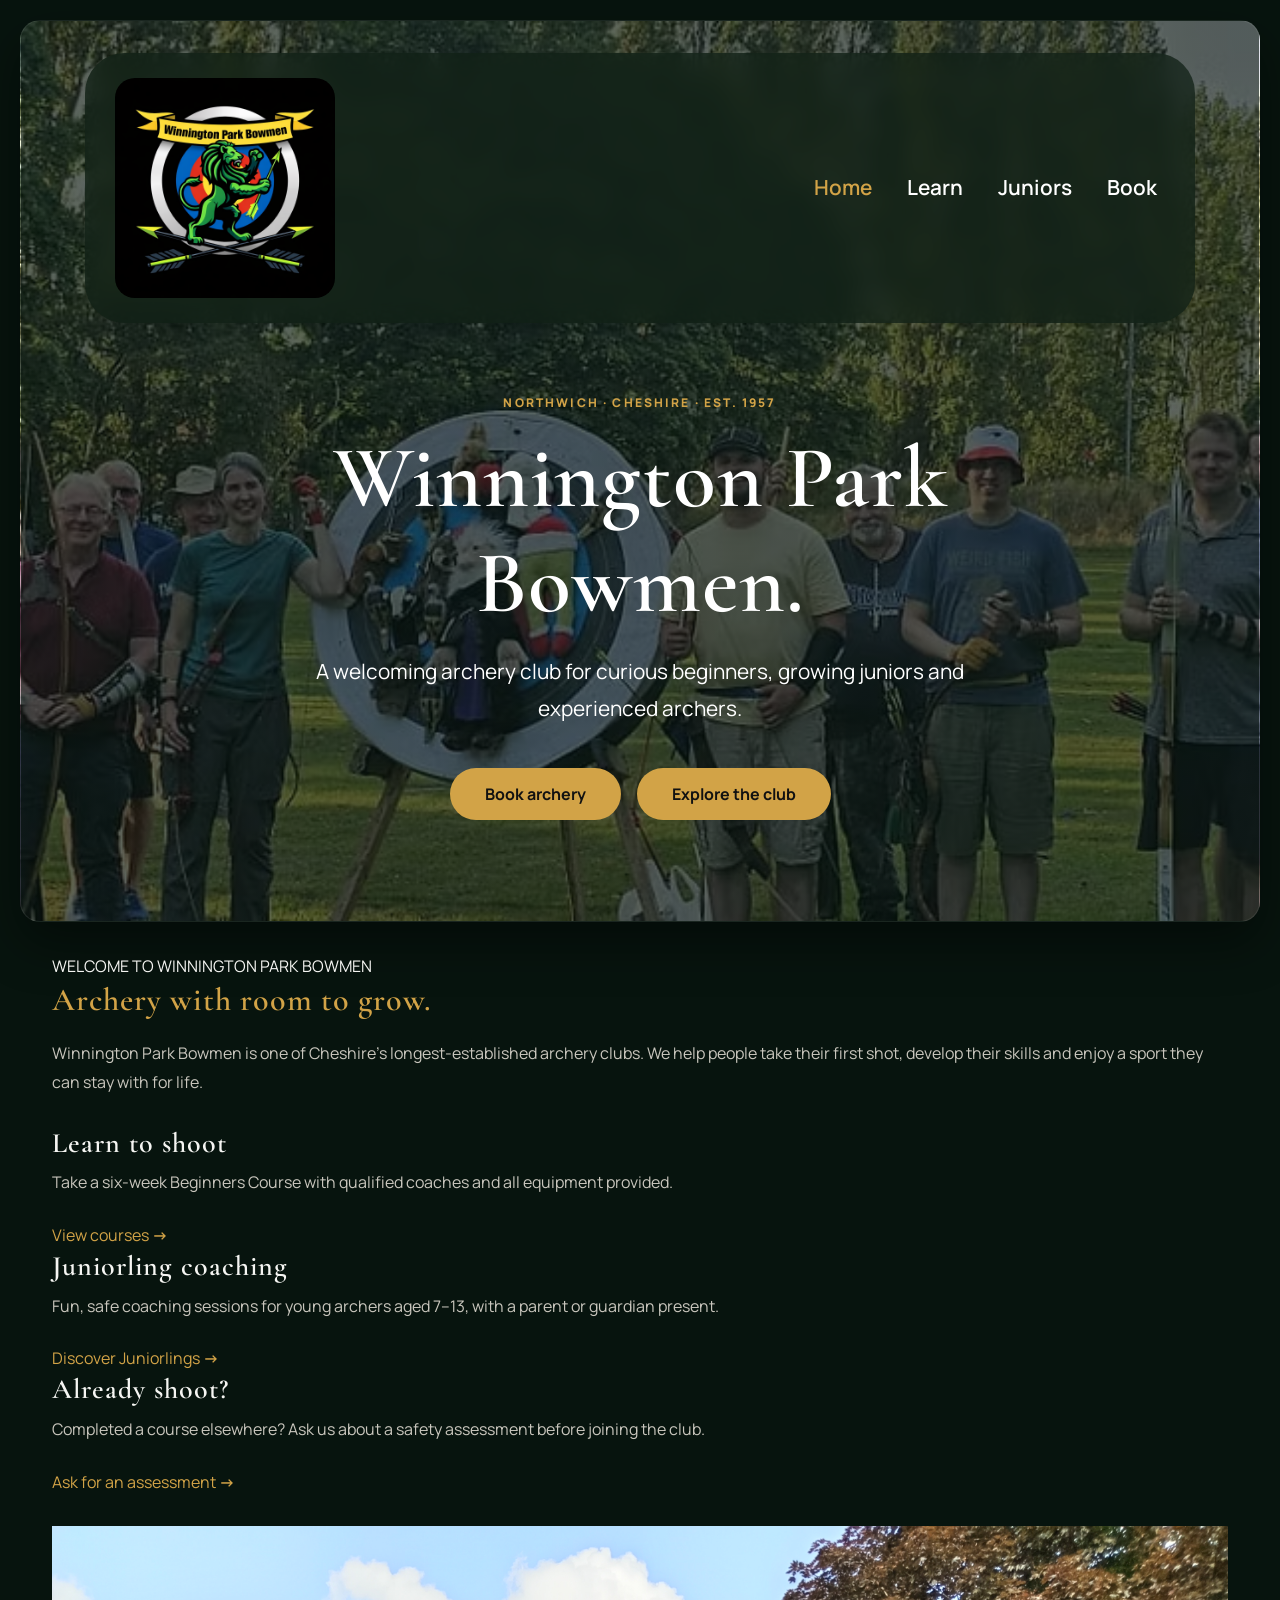
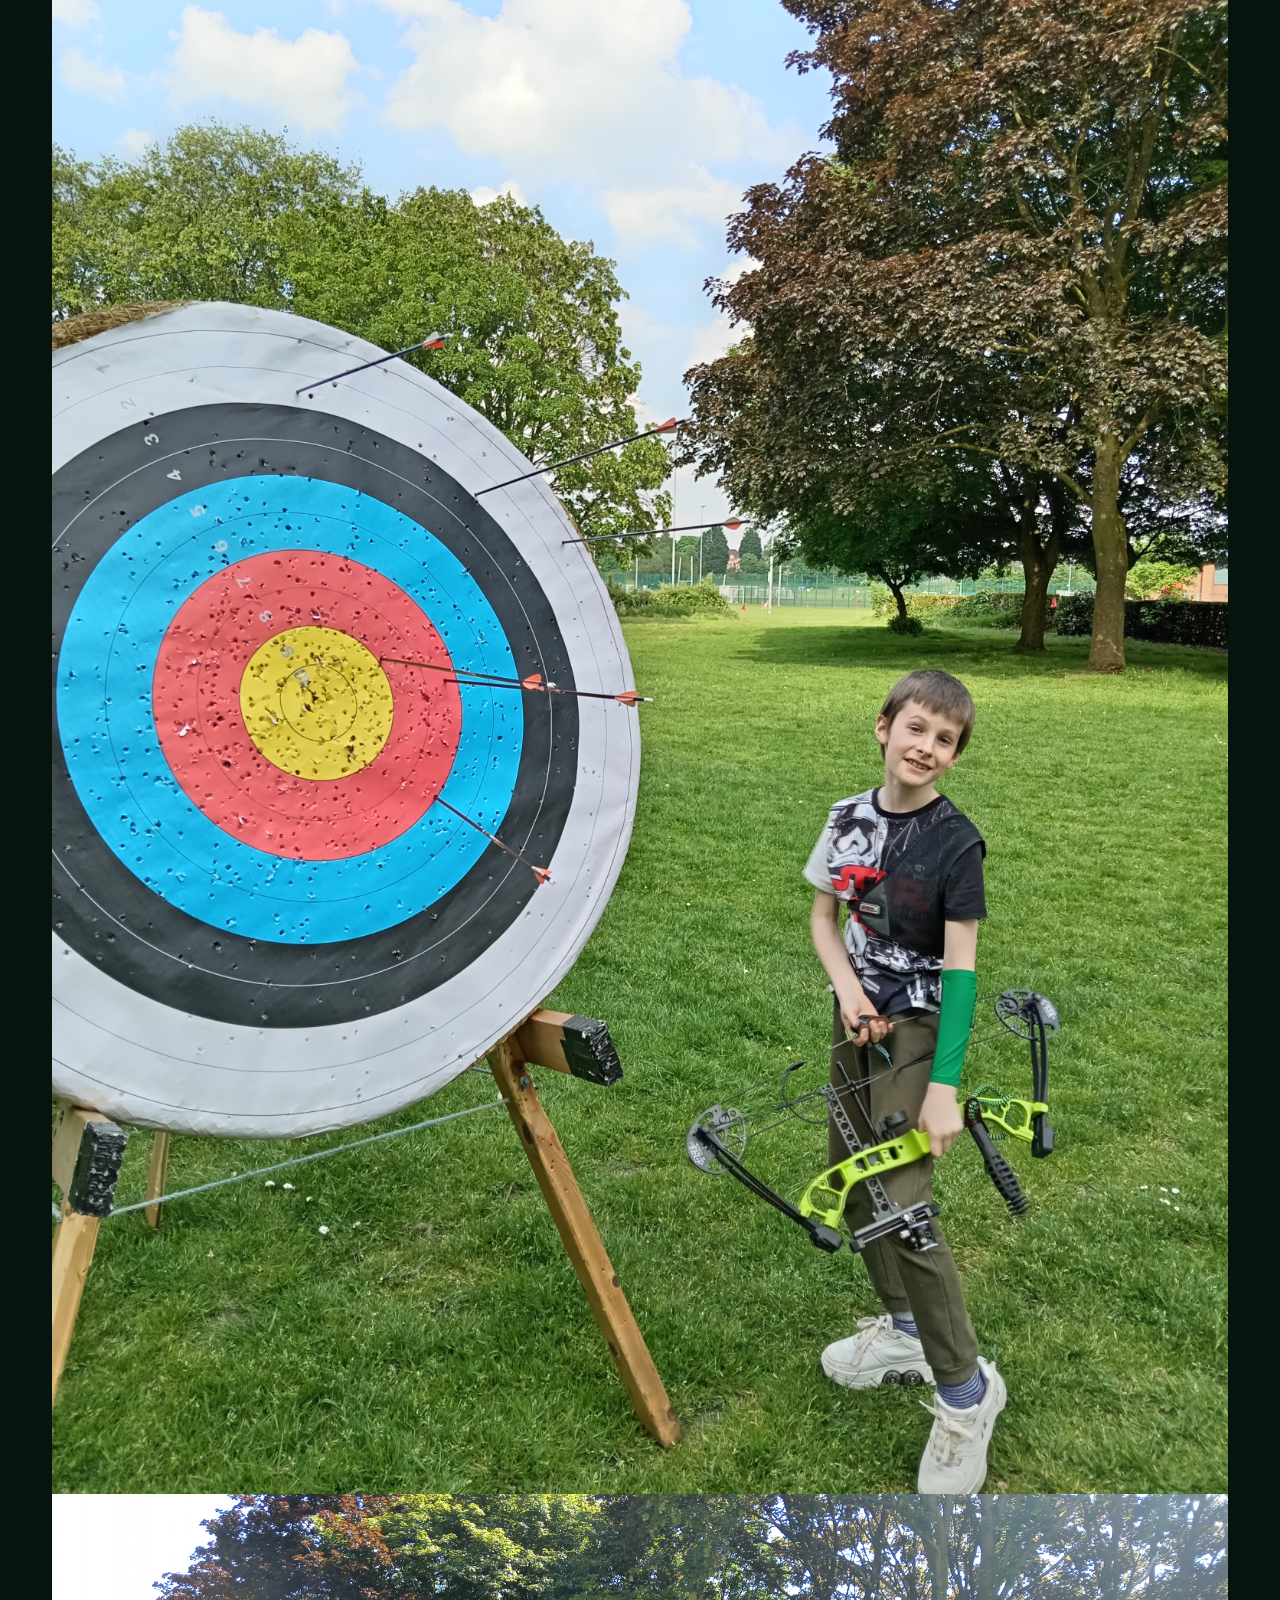
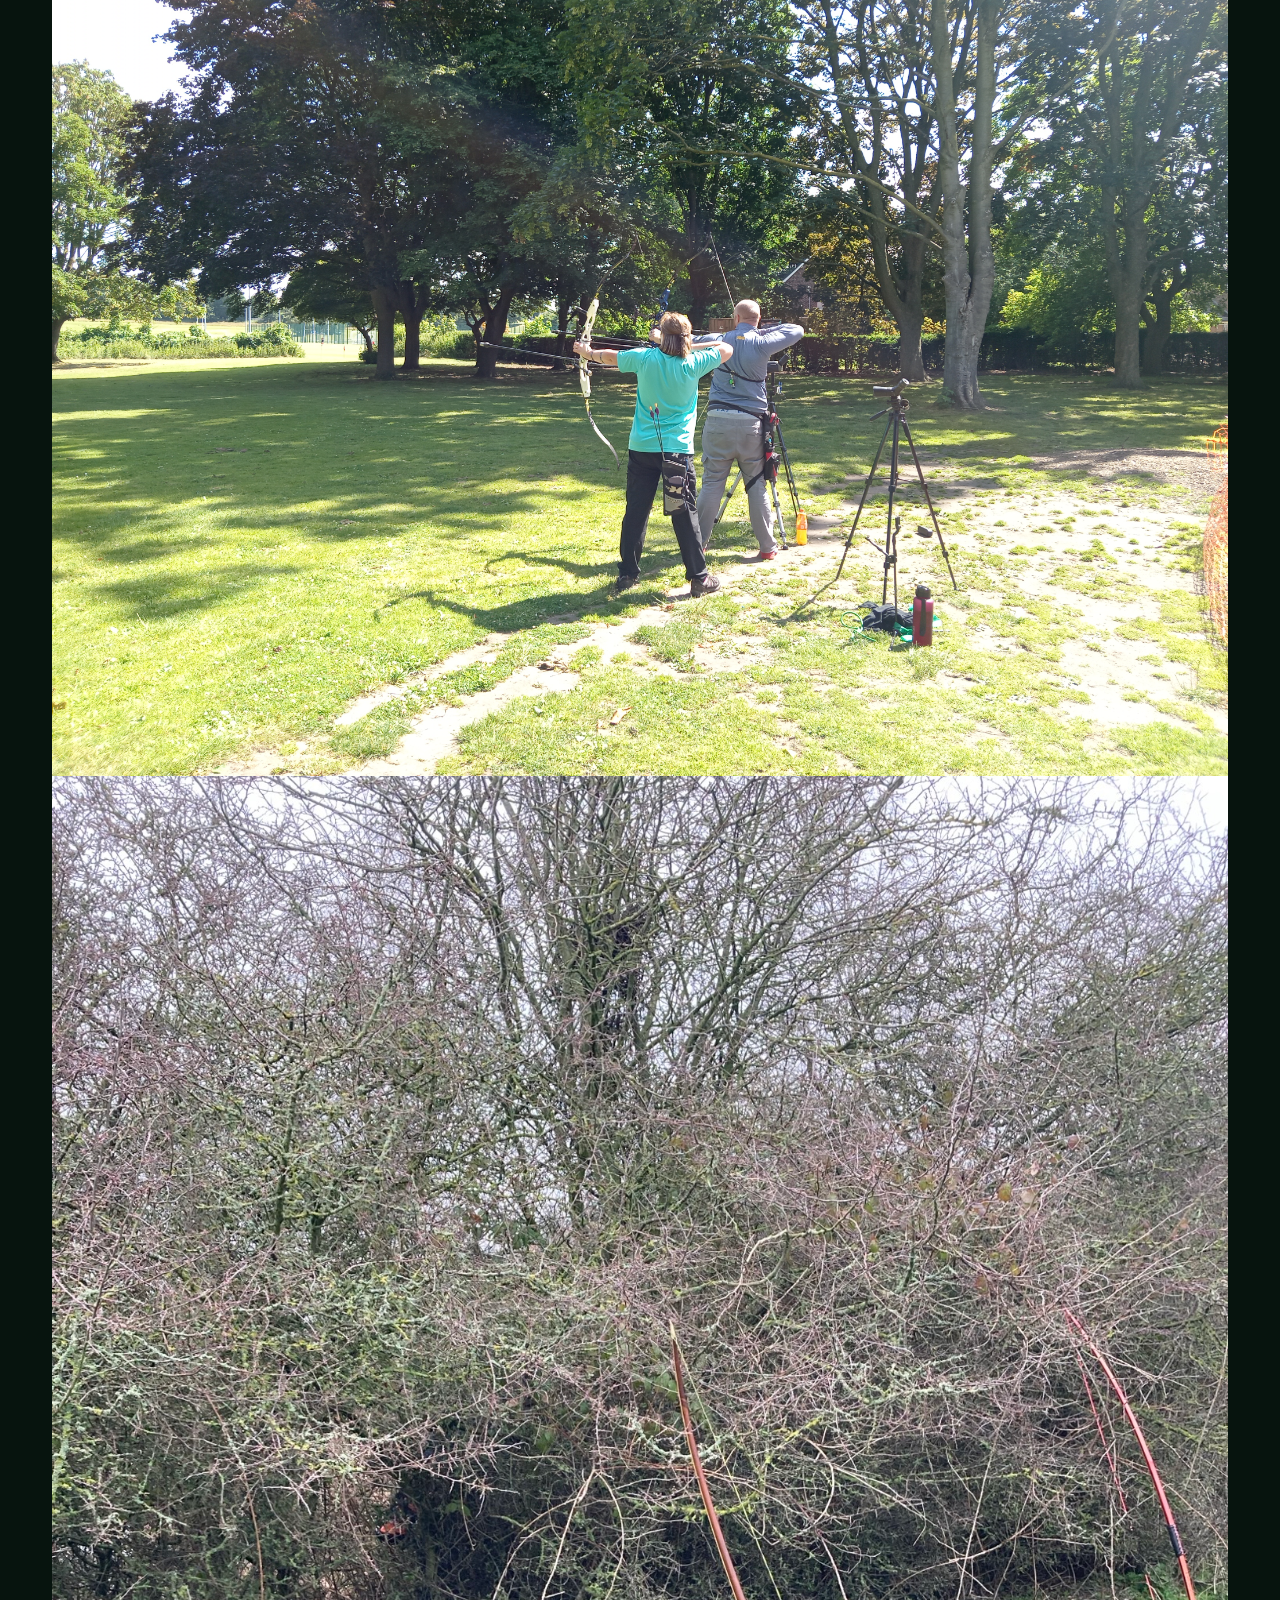
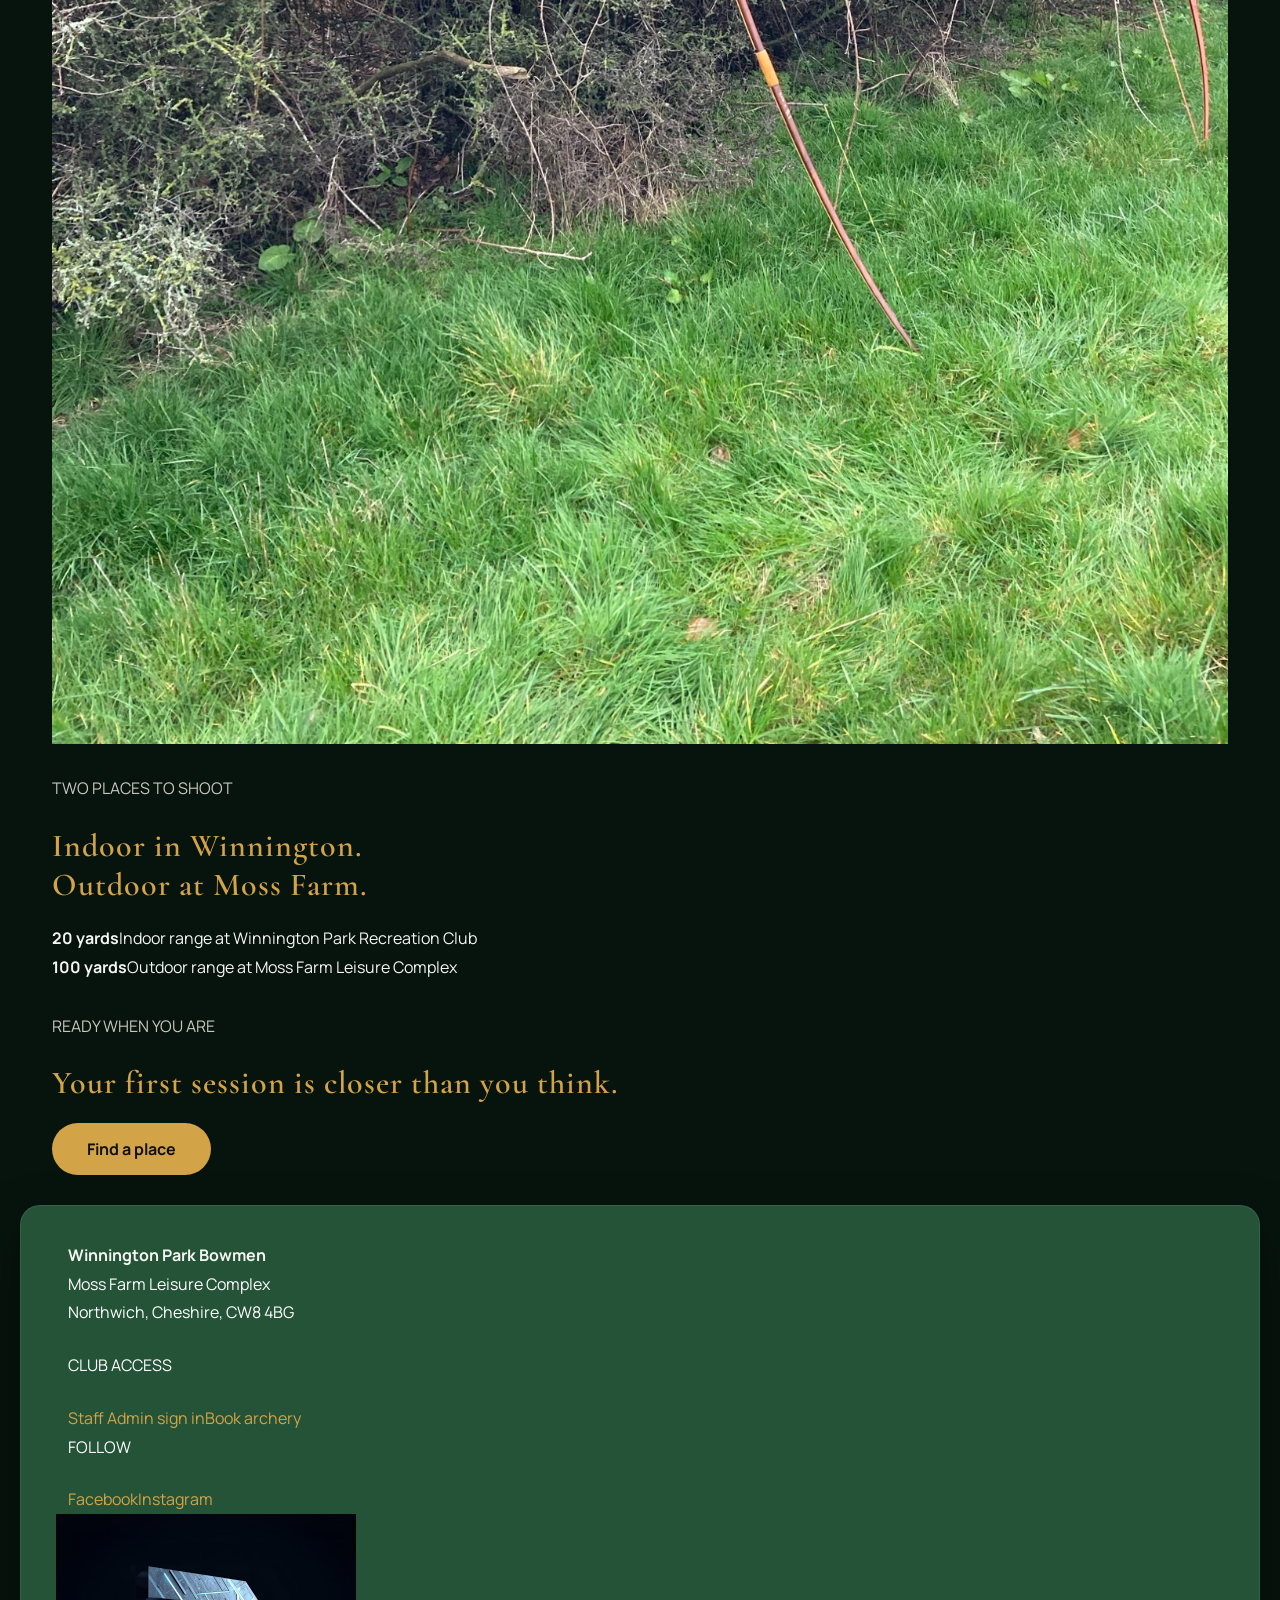
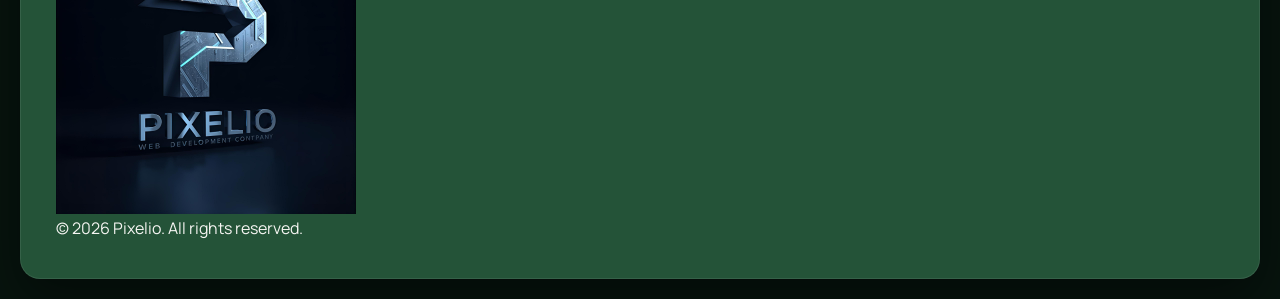
==== index.html @ 8adaa255 "Simplify club branding and footer" ====
<!DOCTYPE html>
<html lang="en">
  <head>
    <meta charset="UTF-8">
    <meta name="viewport" content="width=device-width, initial-scale=1">
    <meta name="description" content="Winnington Park Bowmen: welcoming archers of every age and experience in Northwich, Cheshire.">
    <title>Winnington Park Bowmen | Archery in Northwich</title>
    <link href="https://cdn.jsdelivr.net/npm/bootstrap@5.3.8/dist/css/bootstrap.min.css" rel="stylesheet" integrity="sha384-sRIl4kxILFvY47J16cr9ZwB07vP4J8+LH7qKQnuqkuIAvNWLzeN8tE5YBujZqJLB" crossorigin="anonymous">
    <link rel="stylesheet" href="assets/styles.css">
  </head>
  <body>
    <header class="hero site-hero">
      <div class="hero-overlay">
        <nav class="navbar navbar-expand-lg site-nav">
          <a class="navbar-brand" href="index.html"><img id="wpb-logo" src="assets/images/WPB LOGO 300px 2026.png" alt="Winnington Park Bowmen"></a>
          <button class="navbar-toggler" type="button" data-bs-toggle="collapse" data-bs-target="#mainNav" aria-label="Open navigation"><span class="navbar-toggler-icon"></span></button>
          <div class="collapse navbar-collapse justify-content-end" id="mainNav"><ul class="navbar-nav"><li class="nav-item"><a class="nav-link active" href="index.html">Home</a></li><li class="nav-item"><a class="nav-link" href="join.html">Learn</a></li><li class="nav-item"><a class="nav-link" href="juniors.html">Juniors</a></li><li class="nav-item"><a class="nav-link" href="book.html">Book</a></li></ul></div>
        </nav>
        <div class="hero-content hero-content-left">
          <p class="eyebrow-site">NORTHWICH · CHESHIRE · EST. 1957</p>
          <h1>Winnington Park Bowmen.</h1>
          <p class="hero-subtitle">A welcoming archery club for curious beginners, growing juniors and experienced archers.</p>
          <div class="hero-buttons"><a href="book.html" class="btn learn-btn">Book archery</a><a href="#club" class="btn btn-outline-light">Explore the club</a></div>
        </div>
      </div>
    </header>
    <main>
      <section id="club" class="container intro-section"><div class="section-kicker">WELCOME TO WINNINGTON PARK BOWMEN</div><div class="split-heading"><h2>Archery with room to grow.</h2><p>Winnington Park Bowmen is one of Cheshire’s longest-established archery clubs. We help people take their first shot, develop their skills and enjoy a sport they can stay with for life.</p></div></section>
      <section class="container pathway-grid" aria-label="Ways to start"><article class="pathway-card"><h3>Learn to shoot</h3><p>Take a six-week Beginners Course with qualified coaches and all equipment provided.</p><a href="book.html">View courses <b>→</b></a></article><article class="pathway-card"><h3>Juniorling coaching</h3><p>Fun, safe coaching sessions for young archers aged 7–13, with a parent or guardian present.</p><a href="juniors.html">Discover Juniorlings <b>→</b></a></article><article class="pathway-card"><h3>Already shoot?</h3><p>Completed a course elsewhere? Ask us about a safety assessment before joining the club.</p><a href="secondary-pages/ask-for-assessment.html">Ask for an assessment <b>→</b></a></article></section>
      <section class="container club-gallery" aria-label="Archery at Winnington Park Bowmen"><img src="assets/images/william5.jpg" alt="Archer at Winnington Park Bowmen"><img src="assets/images/outdoor3.jpg" alt="Archery at the outdoor range"><img src="assets/images/longbow1.jpeg" alt="Longbow archery at the club"></section>
      <section class="container venue-section"><div><p class="section-kicker">TWO PLACES TO SHOOT</p><h2>Indoor in Winnington.<br>Outdoor at Moss Farm.</h2></div><div class="venue-list"><article><strong>20 yards</strong><span>Indoor range at Winnington Park Recreation Club</span></article><article><strong>100 yards</strong><span>Outdoor range at Moss Farm Leisure Complex</span></article></div></section>
      <section class="container cta-band"><div><p class="section-kicker">READY WHEN YOU ARE</p><h2>Your first session is closer than you think.</h2></div><a href="book.html" class="btn learn-btn">Find a place</a></section>
    </main>
    <footer id="contact"><div class="container footer-grid"><div><strong>Winnington Park Bowmen</strong><p>Moss Farm Leisure Complex<br>Northwich, Cheshire, CW8 4BG</p></div><div><p class="section-kicker">CLUB ACCESS</p><a href="https://new-membership.wpbowmen.co.uk/">Staff Admin sign in</a><a href="book.html">Book archery</a></div><div><p class="section-kicker">FOLLOW</p><a href="https://www.facebook.com/wpbowmen?locale=en_GB" target="_blank" rel="noopener noreferrer">Facebook</a><a href="https://www.instagram.com" target="_blank" rel="noopener noreferrer">Instagram</a></div></div><div class="pixelio-copyright"><a href="https://www.pixelio.co.uk" target="_blank" rel="noopener noreferrer"><img src="assets/images/Pixelio-blue-logo.png" alt="Pixelio"></a><span>© 2026 Pixelio. All rights reserved.</span></div></footer>
    <script src="https://cdn.jsdelivr.net/npm/bootstrap@5.3.8/dist/js/bootstrap.bundle.min.js" integrity="sha384-FKyoEForCGlyvwx9Hj09JcYn3nv7wiPVlz7YYwJrWVcXK/BmnVDxM+D2scQbITxI" crossorigin="anonymous"></script>
  </body>
</html>
---- assets/styles.css ----
/* ===========================
   Google Fonts
=========================== */
@import url('https://fonts.googleapis.com/css2?family=Cormorant+Garamond:wght@400;500;600;700&family=Manrope:wght@300;400;500;600;700&display=swap');

/* ===========================
   Colour Palette
=========================== */

:root{

    --bg:#07140E;
    --surface:#102016;
    --surface-light:#183123;

    --primary:#245338;
    --accent:#D2A347;

    --text:#F5F5F2;
    --text-muted:#C9C6BD;

    --shadow:0 20px 50px rgba(0,0,0,.45);

}

/* ===========================
   Global
=========================== */

*{
    margin:0;
    padding:0;
    box-sizing:border-box;
}

html{
    scroll-behavior:smooth;
}

body{

    font-family:'Manrope',sans-serif;
    background:var(--bg);
    color:var(--text);
    line-height:1.8;

}

img {
    display: block;
    max-width: 100%;
    height: auto;
}

h1,h2,h3{

    font-family:'Cormorant Garamond',serif;
    font-weight:600;
    letter-spacing:1px;

}

h2{

    margin-bottom:20px;
    color:var(--accent);

}

p{

    color:var(--text-muted);
    margin-bottom:1.5rem;

}

section{

    margin:30px auto;

}

a {
    color: var(--accent);
    text-decoration: none;
    transition: .3s;
}

a:hover {
    color: white;
}

.container {
    max-width: 1200px;
}

.hero,
#welcome-message,
.home-content,
footer {

    border: 1px solid rgba(255,255,255,.08);

}

/* ===========================
   Hero
=========================== */

.hero {

    min-height: 100vh;

    background:
        linear-gradient(rgba(7,20,14,.65),
        rgba(7,20,14,.65)),
        url("../assets/images/hero.avif");

    background-size: cover;
    background-position: center;
    background-repeat: no-repeat;

    border-radius: 20px;

    margin: 20px;

    overflow: hidden;

    box-shadow: var(--shadow);

}

/* Dark overlay */

.hero-overlay {

    display: flex;
    flex-direction: column;

    min-height: 100vh;

    padding: 2rem 4rem;

}

/* ===========================
   Hero Content
=========================== */

.hero-content {

    flex: 1;

    display: flex;

    flex-direction: column;

    justify-content: center;

    align-items: center;

    text-align: center;

    max-width: 900px;

    margin: auto;

}

.hero h1 {

    font-size: clamp(3rem,7vw,5.5rem);

    color: white;

    margin-bottom: 1rem;

}

.hero-subtitle {

    font-size: 1.3rem;

    color: white;

    max-width: 700px;

    margin-bottom: 2.5rem;

}

/* ===========================
   Hero Buttons
=========================== */

.hero-buttons {

    display: flex;

    gap: 1rem;

    flex-wrap: wrap;

    justify-content: center;

}

.learn-btn {

    background: var(--accent);

    color: #111;

    padding: 15px 40px;

    border-radius: 50px;

    font-weight: 700;

    transition: .3s;

}

.learn-btn:hover {

    background: #e5bb5d;

    transform: translateY(-3px);

}

.btn-outline-light {

    border-radius: 50px;

    padding: 15px 40px;

}
/* ===========================
   Logo
=========================== */

#wpb-logo{

    width:220px;
    height:auto;

    border-radius:20px;
    margin:10px;

}

/* ===========================
   Navigation
=========================== */

.navbar {
    background: rgba(16, 32, 22, 0.75);
    backdrop-filter: blur(10px);

    border-radius: 40px;
    padding: 10px 20px;
}

.nav-link{

    color:white !important;

    font-size:1.3rem;
    font-weight:600;

    margin:0 .6rem;
    padding: 0.75rem 1rem;

    transition:.3s;

}

.nav-link.active{

    color:var(--accent)!important;

}

.nav-link:hover{

    color:var(--accent)!important;

}


/* ===========================
   Main Content
=========================== */

#home{

    margin:30px 20px;

    padding:60px;

    border-radius:20px;

    background:
    linear-gradient(rgba(7,20,14,.55),
    rgba(7,20,14,.55)),
    url("../assets/images/hadfield1.avif");

    background-size:cover;

    background-position:center;

    box-shadow:var(--shadow);

}

.home-content{

    max-width:1000px;

    margin:auto;

    background:rgba(16,32,22,.88);

    padding:50px;

    border-radius:20px;

}

.home-content h2{

    font-size:2.5rem;

    color:var(--text);

    margin-bottom:20px;

}

.home-content ul {
    padding-left: 1.5rem;
    margin-bottom: 2rem;
}

.home-content li {
    padding-bottom: .5rem;
}

/* ===========================
   Buttons
=========================== */

.learn-btn,
.btn {

    background:var(--accent);

    color:#111;

    border:none;

    border-radius:50px;

    padding:14px 35px;

    font-weight:700;

    transition:.3s;

}

button:hover,
.btn:hover{

    background:#e0b760;


}

/* ===========================
   Inner Page Header
=========================== */

.page-header {

    min-height: 320px;

    margin: 20px;

    border-radius: 20px;

    overflow: hidden;

    background:
        linear-gradient(rgba(7,20,14,.70),
        rgba(7,20,14,.70)),
        url("../assets/images/hero.avif") center/cover no-repeat;

    box-shadow: var(--shadow);

}

.page-header-overlay {

    min-height: 320px;

    display: flex;

    flex-direction: column;

    padding: 1rem 2rem;

}

.page-header-overlay #wpb-logo {

    width:150px;
}

.page-header-overlay .nav-link.active {

    color:var(--accent)!important;

}

.nav-link.active::after{

    width:100%;

}

.page-title{

    display:flex;
    flex-direction:column;
    justify-content:center;
    align-items:center;

    margin-top:3rem;

    text-align:center;

}

.page-title h1 {

    font-size: clamp(2.8rem, 6vw, 4.5rem);

    color: white;

    margin-bottom: 1rem;

}

.page-title p {

    font-size: 1.25rem;

    color: var(--text);

    max-width: 700px;

}

/* ===========================
   Join Page Content
=========================== */

#equipment {

    margin: 30px 20px;

    padding: 60px;

    border-radius: 20px;

    background:
        linear-gradient(rgba(7,20,14,.55),
        rgba(7,20,14,.55)),
        url("../assets/images/equipment.jpg");

    background-size: cover;

    background-position: center;

    box-shadow: var(--shadow);

}

#prices {

    margin: 30px 20px;

    padding: 60px;

    border-radius: 20px;

    background:
        linear-gradient(rgba(7,20,14,.55),
        rgba(7,20,14,.55)),
        url("../assets/images/arrows-close2.png");

    background-size: cover;

    background-position: center;

    box-shadow: var(--shadow);

}

#available-courses {

    margin: 30px 20px;

    padding: 60px;

    border-radius: 20px;

    background:
        linear-gradient(rgba(7,20,14,.55),
        rgba(7,20,14,.55)),
        url("../assets/images/indoor-champs.png");

    background-size: cover;

    background-position: center;

    box-shadow: var(--shadow);

}

#available-assessments {

    margin: 30px 20px;

    padding: 60px;

    border-radius: 20px;

    background:
        linear-gradient(rgba(7,20,14,.55),
        rgba(7,20,14,.55)),
        url("../assets/images/outdoor2.jpg");

    background-size: cover;

    background-position: center;

    box-shadow: var(--shadow);

}

/* ===========================
   Juniors Page Content
=========================== */

#juniors {

    margin: 30px 20px;

    padding: 60px;

    border-radius: 20px;

    background:
        linear-gradient(rgba(7,20,14,.55),
        rgba(7,20,14,.55)),
        url("../assets/images/junior-collage.png");

    background-size: cover;

    background-position: center;

    box-shadow: var(--shadow);

}

/* ===========================
   Footer
=========================== */

footer{

    margin:20px;

    padding:35px;

    border-radius:20px;

    background:var(--primary);

    box-shadow:var(--shadow);

}

footer p,
footer address{

    color:white;

}

footer .row {
    align-items: center;
}

#pix-logo{

    width:42px;

}

/* ===========================
   Social Icons
=========================== */

#socials{

    display:flex;

    justify-content:center;

    align-items:center;

    gap:25px;

}

.instagram-icon,
.facebook-icon,
.twitter-icon{

    color:var(--accent);

    font-size:2.2rem;

    transition:.3s;

}

.instagram-icon:hover,
.facebook-icon:hover,
.twitter-icon:hover{

    color:white;

    transform:translateY(-5px);

}

/* ===========================
   Page in Working Progress
=========================== */

.working-hero {

    min-height: 100vh;

    background:
        linear-gradient(rgba(7,20,14,.65),
        rgba(7,20,14,.65)),
        url("../assets/images/evil-elfy.png");

    background-size: cover;
    background-position: center;
    background-repeat: no-repeat;

    border-radius: 20px;

    margin: 20px;

    overflow: hidden;

    box-shadow: var(--shadow);

}

/* ===========================
   Booking hub
=========================== */

.booking-header {
    background:
        linear-gradient(rgba(7,20,14,.78), rgba(7,20,14,.64)),
        url("../assets/images/junior-collage.png") center/cover no-repeat;
}

.booking-content {
    padding: 56px 20px 30px;
}

.booking-intro,
.booking-note {
    max-width: 760px;
    margin: 0 auto 34px;
    text-align: center;
}

.eyebrow-site {
    color: var(--accent);
    font-size: .75rem;
    font-weight: 800;
    letter-spacing: .18em;
    margin-bottom: .75rem;
}

.booking-intro h2,
.booking-note h2 {
    font-size: clamp(2.25rem, 4vw, 3.4rem);
}

.booking-grid {
    display: grid;
    grid-template-columns: repeat(3, minmax(0, 1fr));
    gap: 22px;
    margin-bottom: 38px;
}

.booking-card {
    display: flex;
    min-height: 370px;
    flex-direction: column;
    padding: 34px;
    border: 1px solid rgba(255,255,255,.14);
    border-radius: 20px;
    background: var(--surface);
    box-shadow: var(--shadow);
}

.booking-card h3 {
    color: white;
    font-size: 2.05rem;
    margin: 15px 0;
}

.booking-card ul {
    margin: 0 0 28px;
    padding-left: 1.25rem;
    color: var(--text-muted);
}

.booking-card li { margin-bottom: .45rem; }
.booking-card .btn { margin-top: auto; align-self: flex-start; }
.booking-tag { color: var(--accent); font-size: .76rem; font-weight: 800; letter-spacing: .12em; text-transform: uppercase; }
.junior-card { background: linear-gradient(145deg, #183123, #102016); }
.support-card { background: #12231a; }
.booking-note { border-top: 1px solid rgba(255,255,255,.14); padding-top: 42px; }

@media (max-width: 900px) {
    .booking-grid { grid-template-columns: 1fr; }
    .booking-card { min-height: auto; }
}



/* ===========================
   Responsive
=========================== */

@media (max-width:992px){

.hero{

    flex-direction:column;

    text-align:center;

    padding:40px;

}

.hero h1{

    margin:30px 0;

    font-size:3rem;

}

#navbar{

    margin-top:25px;

}

}

@media (max-width:768px){

.hero{

    min-height:auto;

}

/* ===========================
   2026 website refresh
=========================== */

.site-hero { min-height: 760px; }
.site-nav { background: rgba(7,20,14,.7); }
.hero-content-left { align-items: flex-start; max-width: 720px; text-align: left; }
.hero-content-left .hero-subtitle { margin-left: 0; }
.section-kicker { color: var(--accent); font-size: .72rem; font-weight: 800; letter-spacing: .16em; text-transform: uppercase; }
.intro-section { padding: 100px 30px 65px; }
.split-heading { display: grid; grid-template-columns: 1.1fr .9fr; gap: 50px; align-items: end; }
.split-heading h2, .venue-section h2, .cta-band h2 { color: white; font-size: clamp(2.7rem, 5vw, 4.8rem); line-height: 1.03; }
.split-heading p { font-size: 1.12rem; margin: 0; }
.pathway-grid, .detail-grid-site { display: grid; grid-template-columns: repeat(3, 1fr); gap: 18px; }
.pathway-card, .detail-grid-site article { min-height: 300px; padding: 32px; border: 1px solid rgba(255,255,255,.12); border-radius: 18px; background: var(--surface); }
.pathway-card:nth-child(2) { background: var(--surface-light); }
.pathway-card { background-position: center; background-size: cover; }
.pathway-card:nth-child(1) { background-image: linear-gradient(rgba(10,31,20,.91), rgba(10,31,20,.83)), url('../assets/images/equipment.jpg'); }
.pathway-card:nth-child(2) { background-image: linear-gradient(rgba(20,51,35,.9), rgba(20,51,35,.82)), url('../assets/images/juniorlings1.avif'); }
.pathway-card:nth-child(3) { background-image: linear-gradient(rgba(10,31,20,.92), rgba(10,31,20,.84)), url('../assets/images/outdoor2.jpg'); }
.pathway-card span { color: var(--accent); font-weight: 800; }
.pathway-card h3, .detail-grid-site h3 { margin: 22px 0 14px; color: white; font-size: 2rem; }
.pathway-card a { display: inline-flex; margin-top: 22px; color: var(--accent); font-weight: 800; }
.pathway-card a b { margin-left: 10px; }
.venue-section { display: grid; grid-template-columns: 1fr 1fr; gap: 70px; margin-top: 105px; padding: 65px 30px; border-top: 1px solid rgba(255,255,255,.14); border-bottom: 1px solid rgba(255,255,255,.14); }
.venue-list article { display: grid; gap: 5px; padding: 22px 0; border-bottom: 1px solid rgba(255,255,255,.12); }
.venue-list strong { color: var(--accent); font-family: 'Cormorant Garamond',serif; font-size: 3rem; line-height: 1; }
.venue-list span { color: var(--text-muted); }
.cta-band { display: flex; justify-content: space-between; align-items: center; gap: 30px; margin: 75px auto; padding: 55px 45px; border-radius: 18px; background: linear-gradient(120deg, #183123, #0d1d14); }
.cta-band h2 { font-size: clamp(2.2rem, 3.5vw, 3.7rem); margin: 0; }
.cta-band .btn { flex: 0 0 auto; }
.learn-header { background: linear-gradient(rgba(7,20,14,.74),rgba(7,20,14,.56)), url('../assets/images/equipment.jpg') center/cover no-repeat; }
.junior-header { background: linear-gradient(rgba(7,20,14,.74),rgba(7,20,14,.56)), url('../assets/images/junior-collage.png') center/cover no-repeat; }
.detail-grid-site { padding: 0 30px; }
.detail-grid-site article { min-height: 240px; }
.learning-details article,
.junior-details article { background-position: center; background-size: cover; }
.learning-details article:nth-child(1) { background-image: linear-gradient(rgba(12,31,20,.87), rgba(12,31,20,.87)), url('../assets/images/william4.jpg'); }
.learning-details article:nth-child(2) { background-image: linear-gradient(rgba(12,31,20,.88), rgba(12,31,20,.88)), url('../assets/images/arrows-close2.jpg'); }
.learning-details article:nth-child(3) { background-image: linear-gradient(rgba(12,31,20,.88), rgba(12,31,20,.88)), url('../assets/images/indoor-champs.png'); }
.junior-details article:nth-child(1) { background-image: linear-gradient(rgba(12,31,20,.87), rgba(12,31,20,.87)), url('../assets/images/juniorlings1.avif'); }
.junior-details article:nth-child(2) { background-image: linear-gradient(rgba(12,31,20,.87), rgba(12,31,20,.87)), url('../assets/images/juniorlings2.avif'); }
.junior-details article:nth-child(3) { background-image: linear-gradient(rgba(12,31,20,.87), rgba(12,31,20,.87)), url('../assets/images/junior-collage.png'); }
.club-gallery { display: grid; grid-template-columns: 1.2fr .8fr 1fr; gap: 16px; margin-top: 70px; }
.club-gallery img { width: 100%; height: 330px; border-radius: 16px; object-fit: cover; box-shadow: var(--shadow); }
.club-gallery img:nth-child(2) { margin-top: 48px; }
.junior-gallery { grid-template-columns: repeat(2, 1fr); margin-top: 52px; }
.junior-gallery img { height: 360px; }
.junior-gallery img:nth-child(2) { margin-top: 0; }
.assessment-callout { max-width: 820px; padding: 85px 30px; text-align: center; }
.assessment-callout h2 { color: white; font-size: clamp(2.2rem, 4vw, 3.6rem); }
.assessment-callout a { font-weight: 800; }
.membership-fees { margin-top: 82px; padding: 52px 30px; border-radius: 18px; background: #102016; }
.fees-heading { max-width: 680px; }
.fees-heading h2 { color: white; font-size: clamp(2.5rem, 4vw, 4rem); }
.fees-grid { display: grid; grid-template-columns: repeat(5, 1fr); gap: 12px; margin-top: 32px; }
.fees-grid article { padding: 22px 16px; border: 1px solid rgba(255,255,255,.13); border-radius: 12px; background: rgba(255,255,255,.04); }
.fees-grid h3 { color: var(--text-muted); font-family: 'Manrope', sans-serif; font-size: .82rem; font-weight: 700; }
.fees-grid strong { display: block; color: var(--accent); font-family: 'Cormorant Garamond', serif; font-size: 2.5rem; line-height: 1.25; }
.fees-grid span, .fees-note { color: var(--text-muted); font-size: .85rem; }
.fees-note { margin: 28px 0 0; }
.footer-grid { display: grid; grid-template-columns: 2fr 1fr 1fr; gap: 40px; }
.footer-grid a { display: block; margin-bottom: 8px; color: white; }
.footer-grid a:hover { color: var(--accent); }
.footer-logo { width: 72px; margin-bottom: 15px; }
.pixelio-copyright { display: flex; align-items: center; justify-content: center; gap: 10px; max-width: 1200px; margin: 28px auto 0; padding-top: 18px; border-top: 1px solid rgba(255,255,255,.16); color: white; font-size: .8rem; }
.pixelio-copyright img { width: 42px; }

/* Shared layout rhythm: overrides earlier page-specific spacing. */
.site-hero,
.page-header {
    margin: 20px;
    border-radius: 20px;
}

.site-hero .hero-overlay,
.page-header .page-header-overlay {
    min-height: 0;
    padding: 24px 34px 0;
}

.site-hero .hero-overlay { min-height: 720px; }
.page-header .page-header-overlay { min-height: 440px; }

.site-nav {
    min-height: 108px;
    padding: 10px 22px;
    border-radius: 18px;
}

.site-nav #wpb-logo {
    width: 88px;
    margin: 0;
    border-radius: 14px;
}

.site-nav .nav-link {
    margin: 0 .1rem;
    padding: .55rem .85rem;
    font-size: 1rem;
}

.site-hero .hero-content-left {
    justify-content: flex-end;
    align-items: flex-start;
    padding: 80px 8% 76px;
}

.site-hero .hero-content-left h1 { max-width: 760px; }

.page-header .page-title {
    flex: 1;
    justify-content: flex-end;
    align-items: flex-start;
    margin: 0;
    padding: 64px 8% 72px;
    text-align: left;
}

.page-header .page-title p { margin-bottom: 0; }
.page-header .page-title .eyebrow-site { margin-bottom: 14px; }

.intro-section { margin-top: 0; }
.detail-grid-site { margin-top: 0; }
.membership-fees { margin-bottom: 0; }
.cta-band { margin-top: 72px; margin-bottom: 72px; }
.assessment-callout { margin-top: 0; margin-bottom: 70px; }

@media (max-width: 768px) {
    .site-hero,
    .page-header { margin: 10px; border-radius: 14px; }
    .site-hero .hero-overlay,
    .page-header .page-header-overlay { padding: 14px 16px 0; }
    .site-hero .hero-overlay { min-height: 620px; }
    .page-header .page-header-overlay { min-height: 390px; }
    .site-nav { min-height: 78px; padding: 8px 14px; }
    .site-nav #wpb-logo { width: 58px; border-radius: 10px; }
    .site-nav .nav-link { padding: .55rem; font-size: .95rem; }
    .site-hero .hero-content-left,
    .page-header .page-title { align-items: center; padding: 56px 10% 52px; text-align: center; }
    .hero-content-left .hero-subtitle { margin-left: auto; margin-right: auto; }
    .intro-section { padding: 58px 24px 38px; }
    .detail-grid-site { padding: 0 24px; }
    .membership-fees { padding: 38px 24px; }
    .cta-band { margin: 52px 16px; padding: 36px 26px; }
    .assessment-callout { padding: 58px 24px; }
}

@media (max-width: 900px) {
  .split-heading, .venue-section, .footer-grid { grid-template-columns: 1fr; gap: 25px; }
  .pathway-grid, .detail-grid-site { grid-template-columns: 1fr; }
  .club-gallery, .junior-gallery { grid-template-columns: 1fr; margin: 46px 16px 0; }
  .club-gallery img, .junior-gallery img { height: 260px; }
  .club-gallery img:nth-child(2) { margin-top: 0; }
  .fees-grid { grid-template-columns: repeat(2, 1fr); }
  .cta-band { align-items: flex-start; flex-direction: column; }
  .intro-section { padding: 70px 25px 45px; }
}

.hero h1{

    font-size:2.3rem;

}

#wpb-logo{

    width:170px;

}

#welcome-message{

    padding:30px 20px;

}

#welcome-message h2{

    font-size:2.2rem;

}

#home{

    padding:20px;

}

.home-content{

    padding:30px;

}

footer{

    text-align:center;

}

}
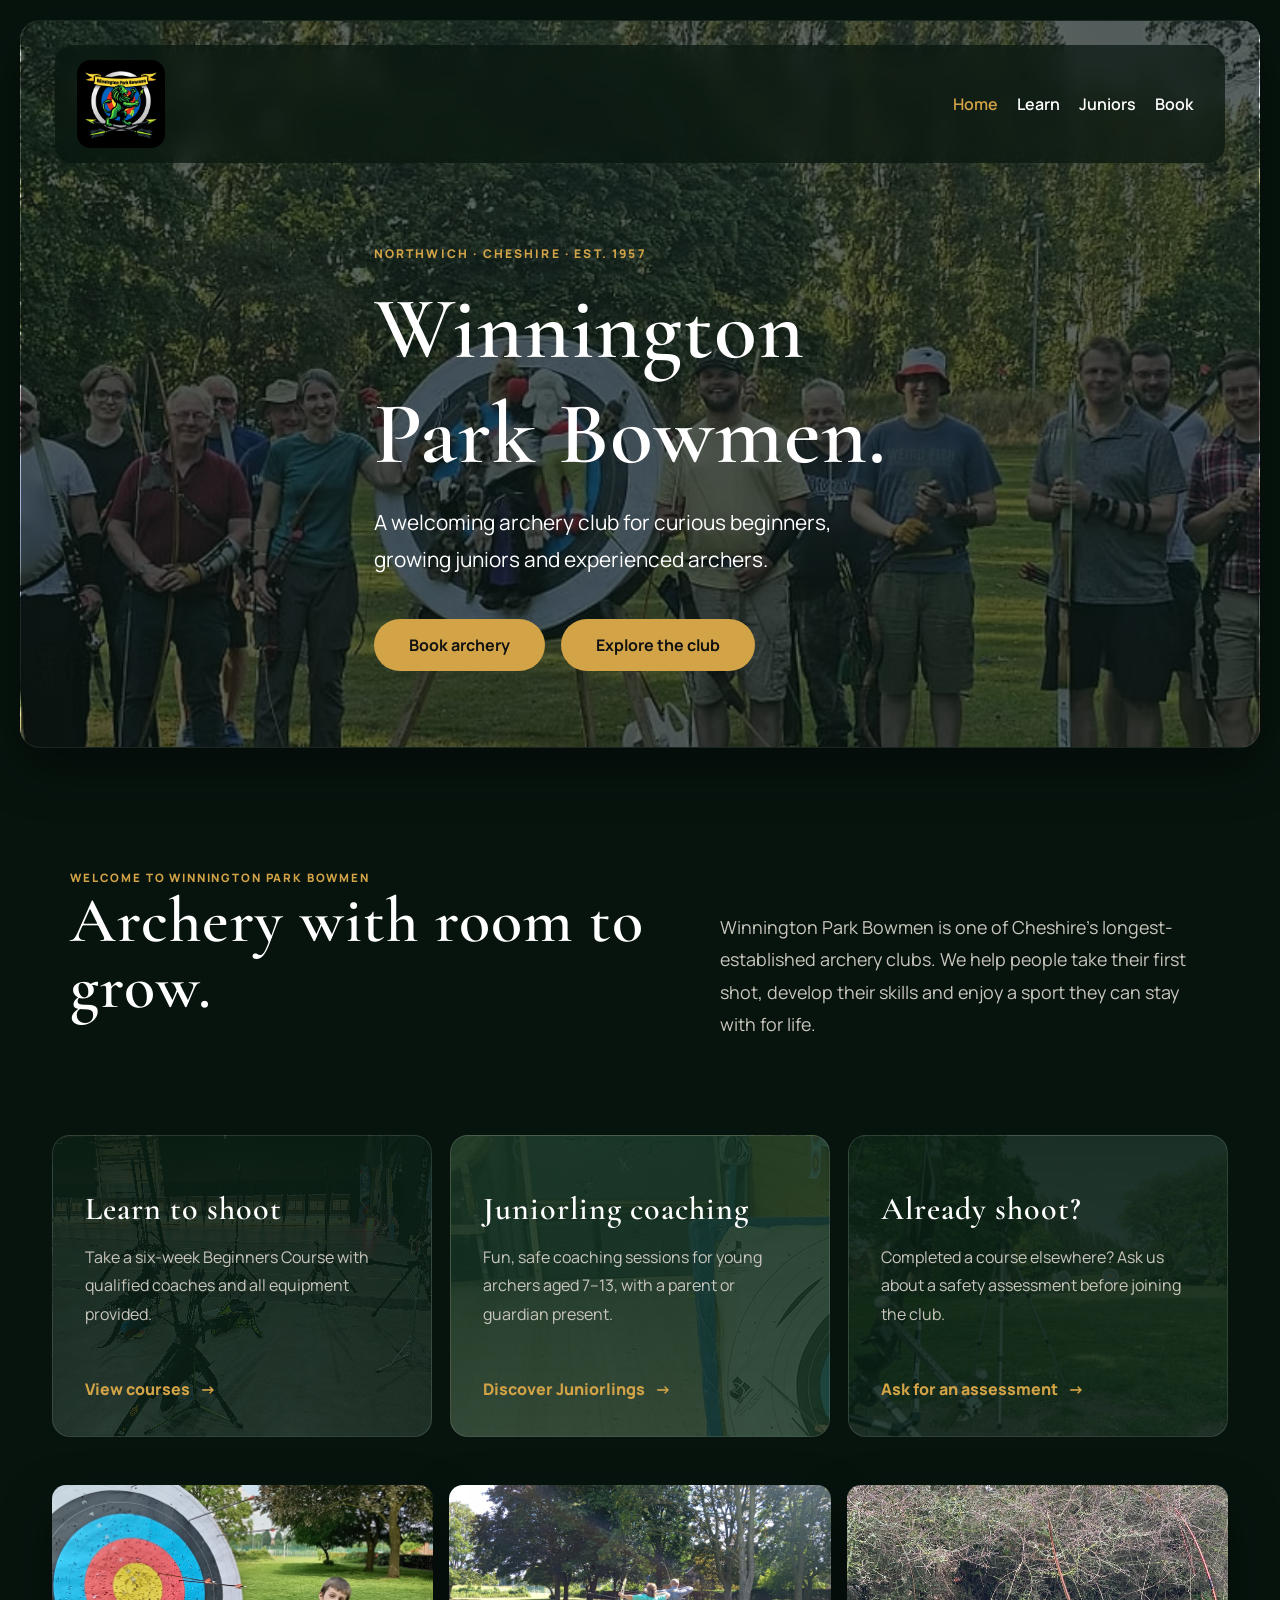
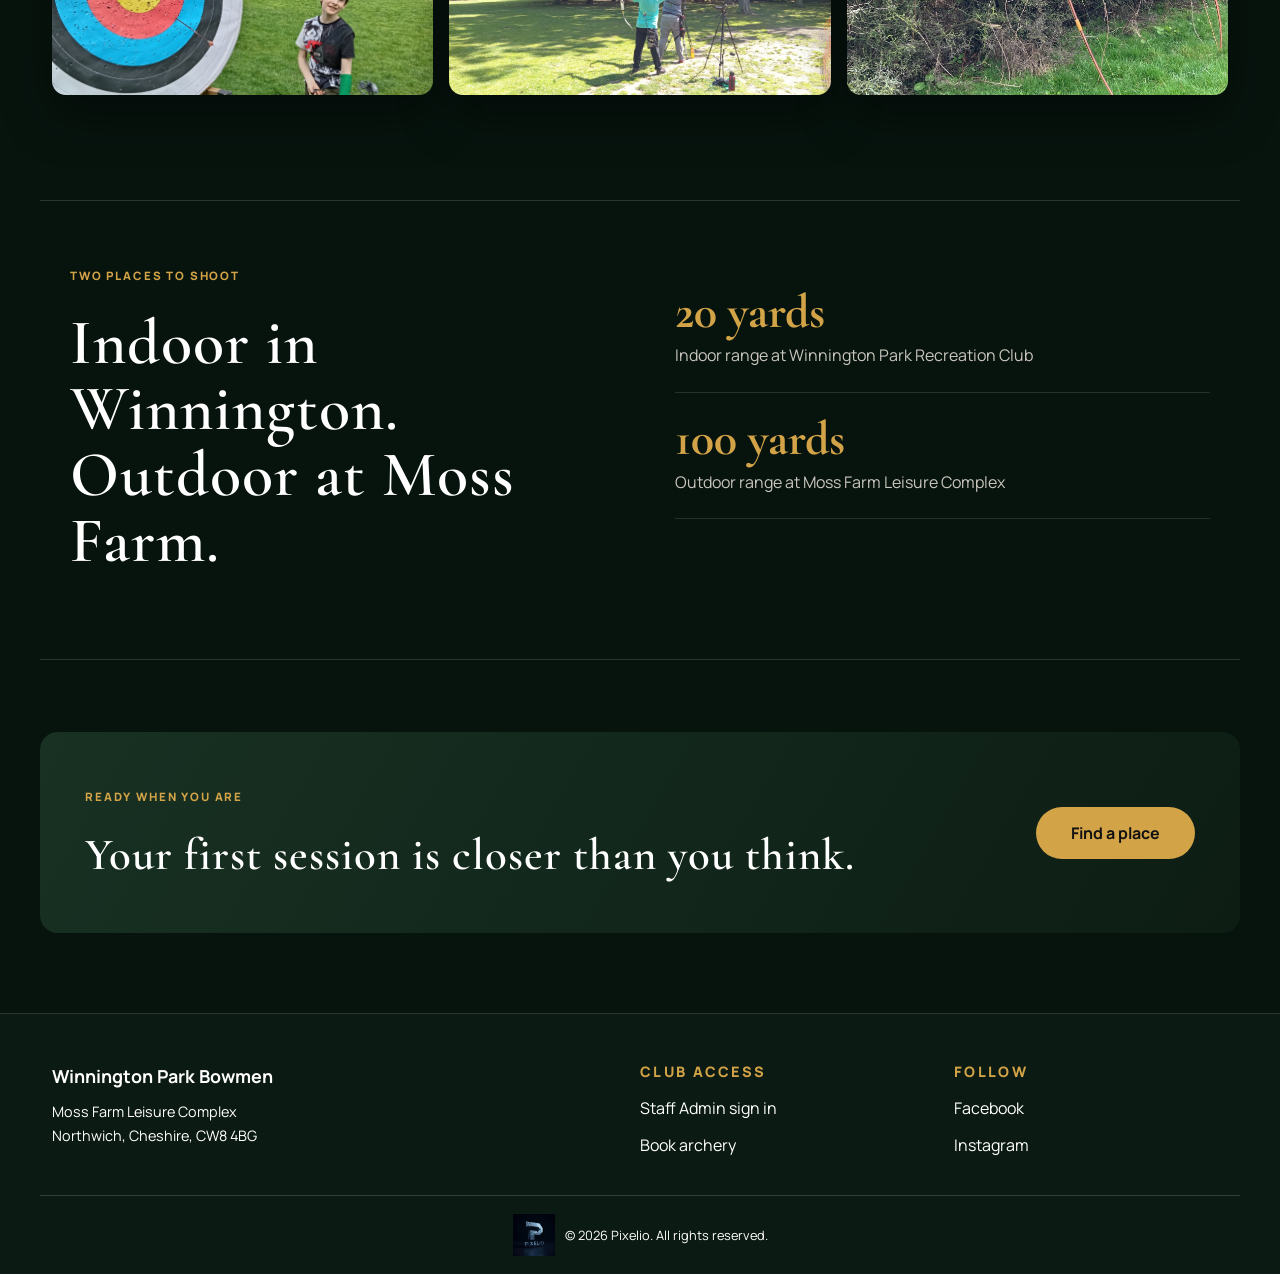
==== commit 05c8c428: "Refresh stylesheet cache across pages" ====
--- a/index.html
+++ b/index.html
@@ -6,7 +6,7 @@
     <meta name="description" content="Winnington Park Bowmen: welcoming archers of every age and experience in Northwich, Cheshire.">
     <title>Winnington Park Bowmen | Archery in Northwich</title>
     <link href="https://cdn.jsdelivr.net/npm/bootstrap@5.3.8/dist/css/bootstrap.min.css" rel="stylesheet" integrity="sha384-sRIl4kxILFvY47J16cr9ZwB07vP4J8+LH7qKQnuqkuIAvNWLzeN8tE5YBujZqJLB" crossorigin="anonymous">
-    <link rel="stylesheet" href="assets/styles.css">
+    <link rel="stylesheet" href="assets/styles.css?v=25e6a29">
   </head>
   <body>
     <header class="hero site-hero">
--- a/assets/styles.css
+++ b/assets/styles.css
@@ -794,11 +794,13 @@
 
 }
 
+}
+
 /* ===========================
    2026 website refresh
 =========================== */
 
-.site-hero { min-height: 760px; }
+.site-hero { min-height: 650px; }
 .site-nav { background: rgba(7,20,14,.7); }
 .hero-content-left { align-items: flex-start; max-width: 720px; text-align: left; }
 .hero-content-left .hero-subtitle { margin-left: 0; }
@@ -837,9 +839,9 @@
 .junior-details article:nth-child(1) { background-image: linear-gradient(rgba(12,31,20,.87), rgba(12,31,20,.87)), url('../assets/images/juniorlings1.avif'); }
 .junior-details article:nth-child(2) { background-image: linear-gradient(rgba(12,31,20,.87), rgba(12,31,20,.87)), url('../assets/images/juniorlings2.avif'); }
 .junior-details article:nth-child(3) { background-image: linear-gradient(rgba(12,31,20,.87), rgba(12,31,20,.87)), url('../assets/images/junior-collage.png'); }
-.club-gallery { display: grid; grid-template-columns: 1.2fr .8fr 1fr; gap: 16px; margin-top: 70px; }
-.club-gallery img { width: 100%; height: 330px; border-radius: 16px; object-fit: cover; box-shadow: var(--shadow); }
-.club-gallery img:nth-child(2) { margin-top: 48px; }
+.club-gallery { display: grid; grid-template-columns: repeat(3, 1fr); gap: 16px; margin-top: 48px; }
+.club-gallery img { width: 100%; height: 210px; border-radius: 14px; object-fit: cover; box-shadow: var(--shadow); }
+.club-gallery img:nth-child(2) { margin-top: 0; }
 .junior-gallery { grid-template-columns: repeat(2, 1fr); margin-top: 52px; }
 .junior-gallery img { height: 360px; }
 .junior-gallery img:nth-child(2) { margin-top: 0; }
@@ -855,13 +857,28 @@
 .fees-grid strong { display: block; color: var(--accent); font-family: 'Cormorant Garamond', serif; font-size: 2.5rem; line-height: 1.25; }
 .fees-grid span, .fees-note { color: var(--text-muted); font-size: .85rem; }
 .fees-note { margin: 28px 0 0; }
-.footer-grid { display: grid; grid-template-columns: 2fr 1fr 1fr; gap: 40px; }
+.footer-grid { display: grid; grid-template-columns: 2fr 1fr 1fr; gap: 40px; align-items: start; }
 .footer-grid a { display: block; margin-bottom: 8px; color: white; }
 .footer-grid a:hover { color: var(--accent); }
 .footer-logo { width: 72px; margin-bottom: 15px; }
 .pixelio-copyright { display: flex; align-items: center; justify-content: center; gap: 10px; max-width: 1200px; margin: 28px auto 0; padding-top: 18px; border-top: 1px solid rgba(255,255,255,.16); color: white; font-size: .8rem; }
 .pixelio-copyright img { width: 42px; }
 
+footer#contact {
+    margin: 80px 0 0;
+    padding: 46px 30px 18px;
+    border: 0;
+    border-top: 1px solid rgba(255,255,255,.12);
+    border-radius: 0;
+    background: #0b1a12;
+    box-shadow: none;
+    text-align: left;
+}
+
+footer#contact strong { color: white; font-size: 1.12rem; }
+footer#contact p { margin: 8px 0 0; font-size: .9rem; line-height: 1.65; }
+footer#contact .section-kicker { margin: 0 0 10px; }
+
 /* Shared layout rhythm: overrides earlier page-specific spacing. */
 .site-hero,
 .page-header {
@@ -875,7 +892,7 @@
     padding: 24px 34px 0;
 }
 
-.site-hero .hero-overlay { min-height: 720px; }
+.site-hero .hero-overlay { min-height: 620px; }
 .page-header .page-header-overlay { min-height: 440px; }
 
 .site-nav {
@@ -953,6 +970,8 @@
   .intro-section { padding: 70px 25px 45px; }
 }
 
+@media (max-width: 768px) {
+
 .hero h1{
 
     font-size:2.3rem;
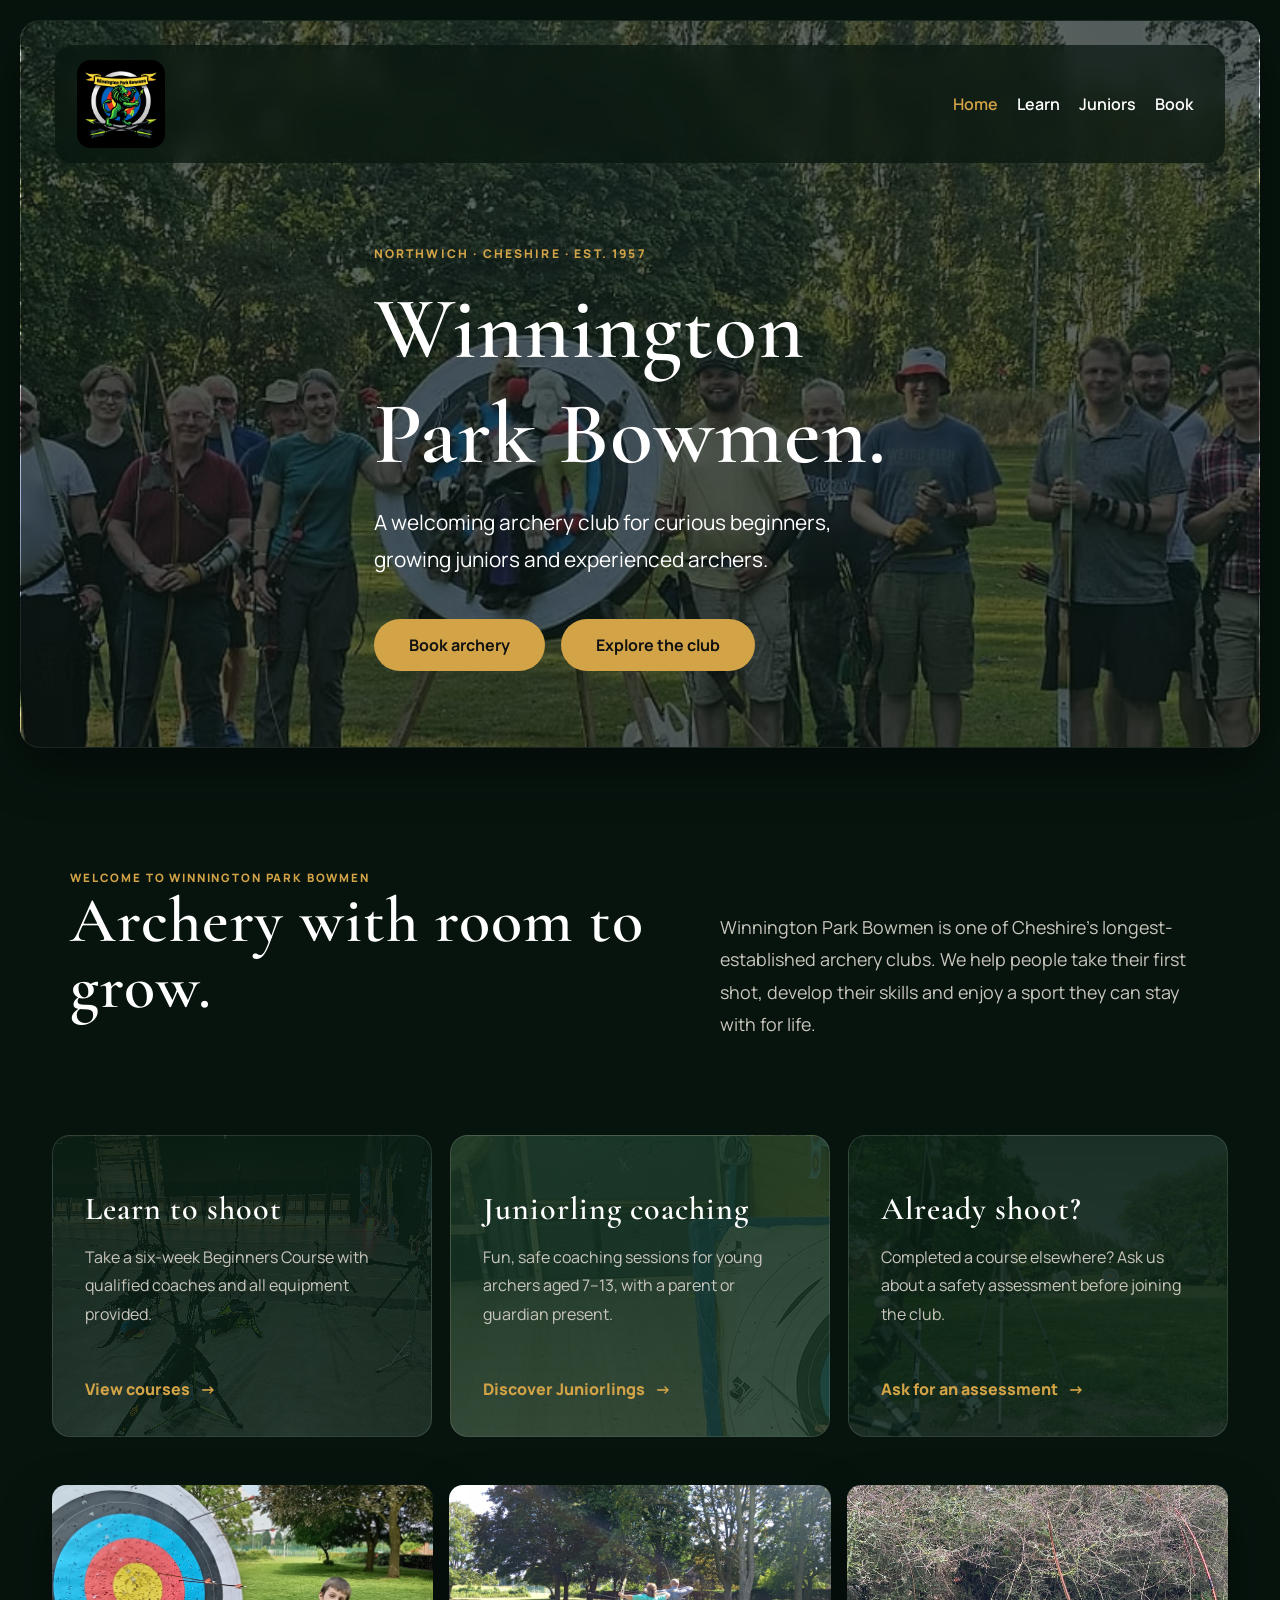
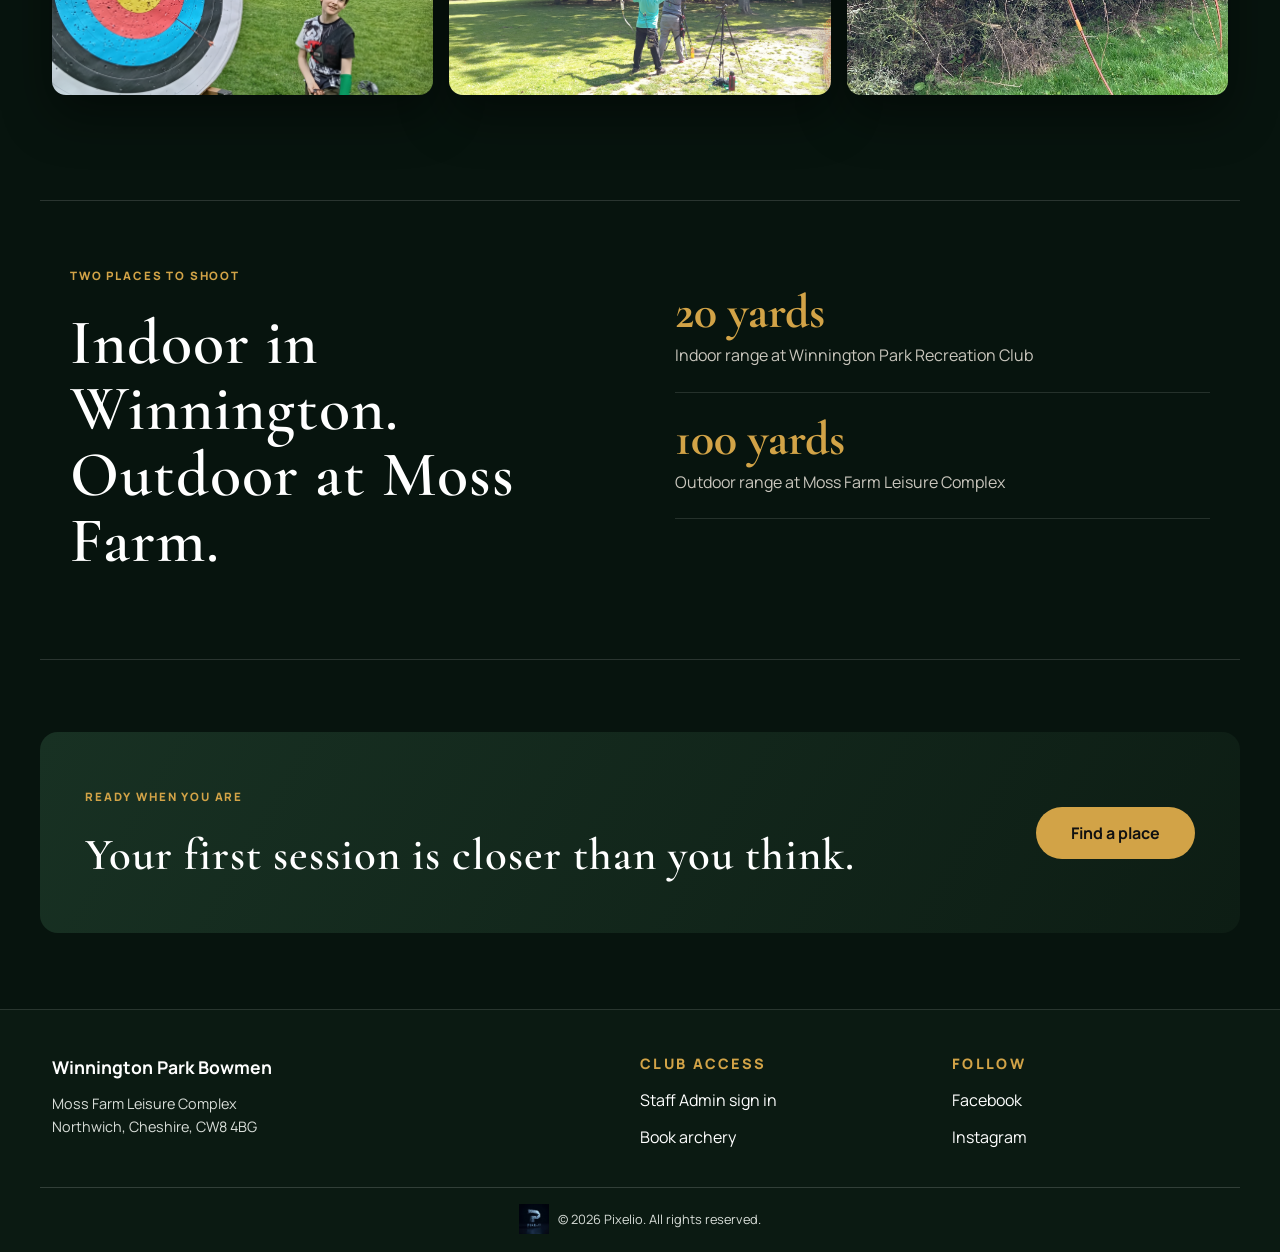
==== commit 2da326a5: "Apply standalone responsive layout fixes" ====
--- a/index.html
+++ b/index.html
@@ -7,6 +7,7 @@
     <title>Winnington Park Bowmen | Archery in Northwich</title>
     <link href="https://cdn.jsdelivr.net/npm/bootstrap@5.3.8/dist/css/bootstrap.min.css" rel="stylesheet" integrity="sha384-sRIl4kxILFvY47J16cr9ZwB07vP4J8+LH7qKQnuqkuIAvNWLzeN8tE5YBujZqJLB" crossorigin="anonymous">
     <link rel="stylesheet" href="assets/styles.css?v=25e6a29">
+    <link rel="stylesheet" href="assets/layout-fix.css?v=1">
   </head>
   <body>
     <header class="hero site-hero">
--- a/assets/layout-fix.css
+++ b/assets/layout-fix.css
@@ -0,0 +1,108 @@
+/* Final public-site layout overrides. Kept separate from the legacy stylesheet. */
+
+.site-hero { min-height: 650px; }
+.site-hero .hero-overlay { min-height: 620px; }
+.site-nav #wpb-logo { width: 88px; margin: 0; border-radius: 14px; }
+
+.club-gallery {
+  display: grid !important;
+  grid-template-columns: repeat(3, minmax(0, 1fr)) !important;
+  gap: 16px !important;
+  max-width: 1200px;
+  margin: 48px auto 0 !important;
+}
+
+.club-gallery img {
+  display: block;
+  width: 100% !important;
+  height: 210px !important;
+  margin: 0 !important;
+  border-radius: 14px;
+  object-fit: cover;
+}
+
+.junior-gallery { grid-template-columns: repeat(2, minmax(0, 1fr)) !important; }
+.junior-gallery img { height: 260px !important; }
+
+.membership-fees {
+  margin: 72px auto 0 !important;
+  padding: 48px 36px !important;
+  border-radius: 18px !important;
+  background: #102016 !important;
+}
+
+.fees-grid {
+  display: grid !important;
+  grid-template-columns: repeat(5, minmax(0, 1fr)) !important;
+  gap: 12px !important;
+  margin-top: 32px !important;
+}
+
+.fees-grid article {
+  padding: 22px 16px !important;
+  border: 1px solid rgba(255,255,255,.13) !important;
+  border-radius: 12px !important;
+  background: rgba(255,255,255,.04) !important;
+}
+
+.fees-grid h3 { font-family: 'Manrope', sans-serif; font-size: .82rem; color: #c9c6bd; }
+.fees-grid strong { display: block; color: #d2a347; font-family: 'Cormorant Garamond', serif; font-size: 2.5rem; line-height: 1.25; }
+.fees-grid span { color: #c9c6bd; font-size: .85rem; }
+
+footer#contact {
+  margin: 76px 0 0 !important;
+  padding: 42px 0 18px !important;
+  border: 0 !important;
+  border-top: 1px solid rgba(255,255,255,.12) !important;
+  border-radius: 0 !important;
+  background: #0b1a12 !important;
+  box-shadow: none !important;
+  text-align: left !important;
+}
+
+footer#contact .footer-grid,
+footer#contact > .container .row {
+  display: grid !important;
+  grid-template-columns: minmax(0, 2fr) minmax(150px, 1fr) minmax(150px, 1fr) !important;
+  gap: 36px !important;
+  width: min(1200px, calc(100% - 48px)) !important;
+  margin: 0 auto !important;
+}
+
+footer#contact strong { display: block; color: #fff; font-size: 1.1rem; }
+footer#contact p { margin: 8px 0 0 !important; color: #d8ddd8; font-size: .9rem; line-height: 1.65; }
+footer#contact a { display: block; margin-bottom: 8px; color: #fff; }
+footer#contact a:hover { color: #d2a347; }
+footer#contact .section-kicker { margin: 0 0 10px !important; color: #d2a347; }
+footer#contact .text-md-end { text-align: right !important; }
+
+footer#contact .pixelio-copyright {
+  display: flex !important;
+  align-items: center !important;
+  justify-content: center !important;
+  gap: 9px !important;
+  width: min(1200px, calc(100% - 48px)) !important;
+  margin: 28px auto 0 !important;
+  padding-top: 16px !important;
+  border-top: 1px solid rgba(255,255,255,.16) !important;
+  color: #d8ddd8 !important;
+  font-size: .8rem !important;
+}
+
+footer#contact .pixelio-copyright a { display: inline-flex; margin: 0; }
+footer#contact .pixelio-copyright img {
+  display: block;
+  width: 30px !important;
+  height: 30px !important;
+  max-width: 30px !important;
+  object-fit: contain;
+}
+
+@media (max-width: 900px) {
+  .club-gallery, .junior-gallery { grid-template-columns: 1fr !important; width: calc(100% - 32px); }
+  .club-gallery img, .junior-gallery img { height: 220px !important; }
+  .fees-grid { grid-template-columns: repeat(2, minmax(0, 1fr)) !important; }
+  footer#contact .footer-grid,
+  footer#contact > .container .row { grid-template-columns: 1fr !important; gap: 22px !important; }
+  footer#contact .text-md-end { text-align: left !important; }
+}
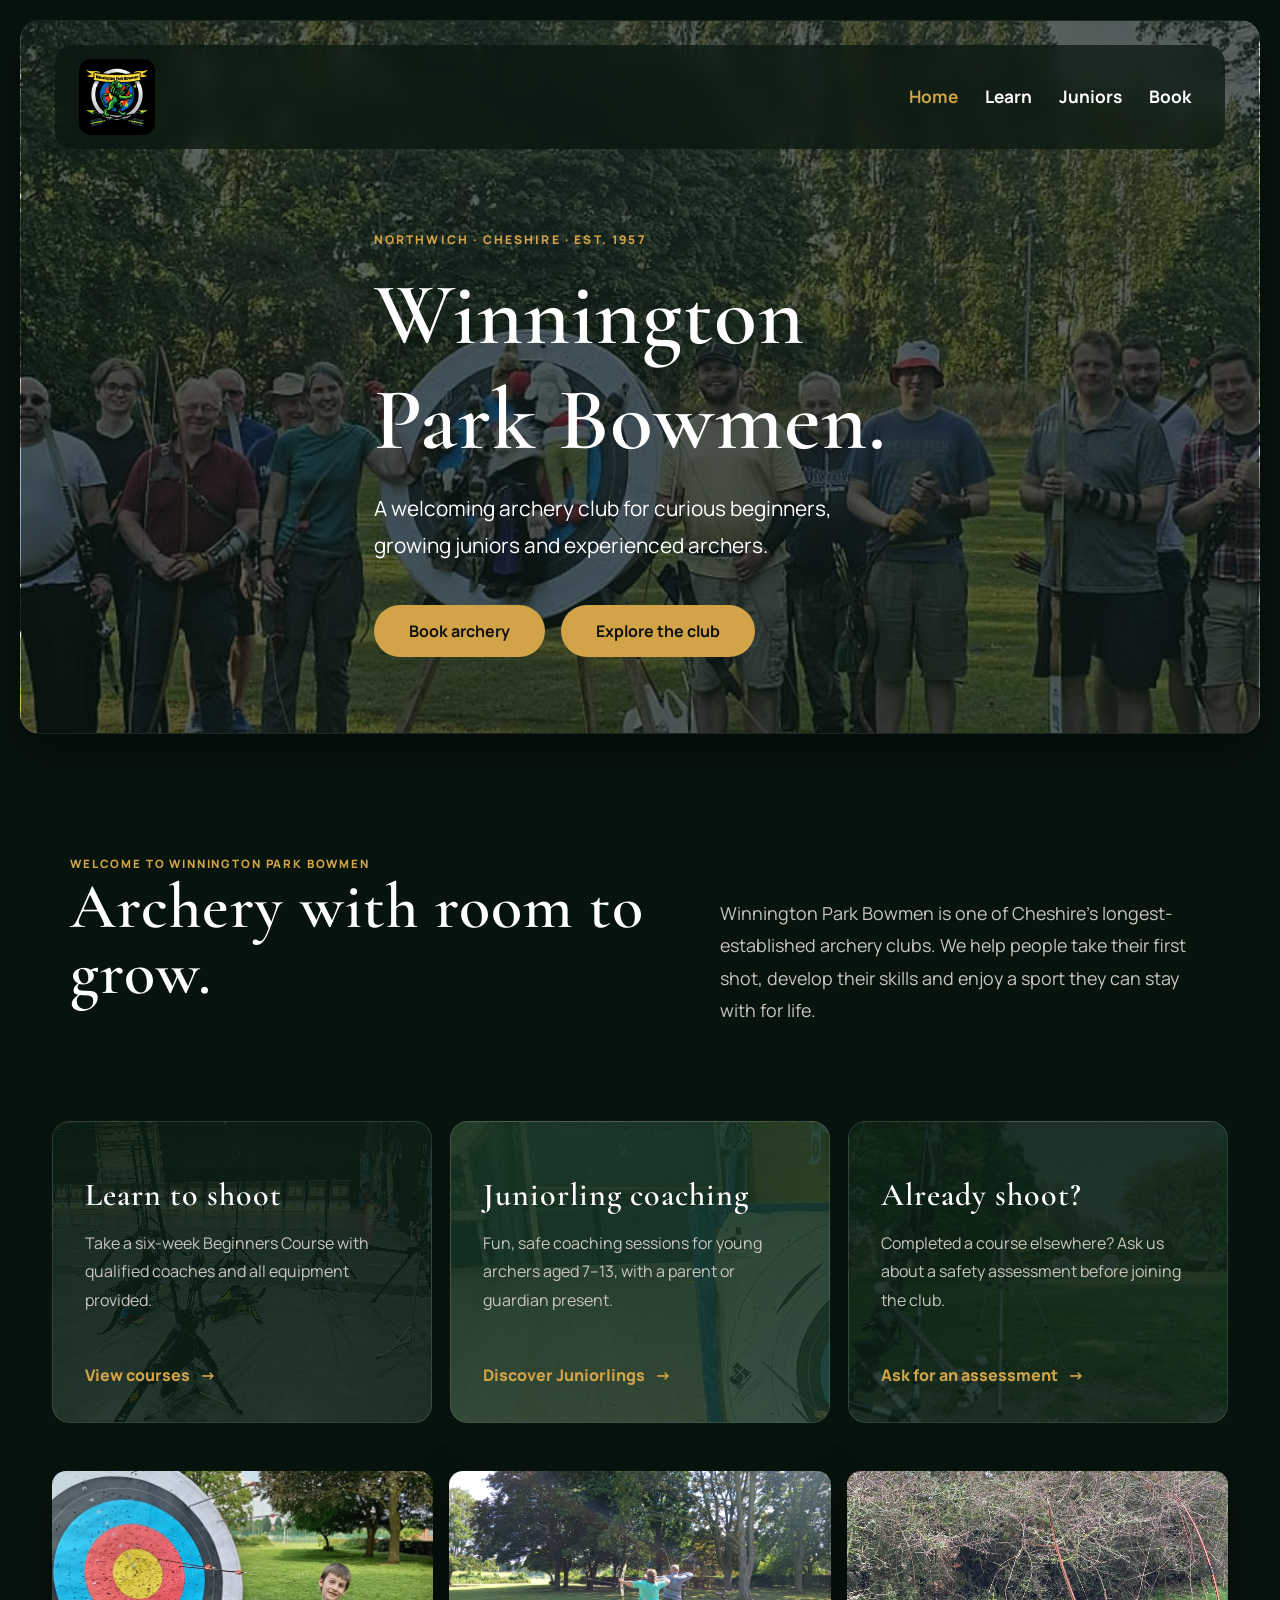
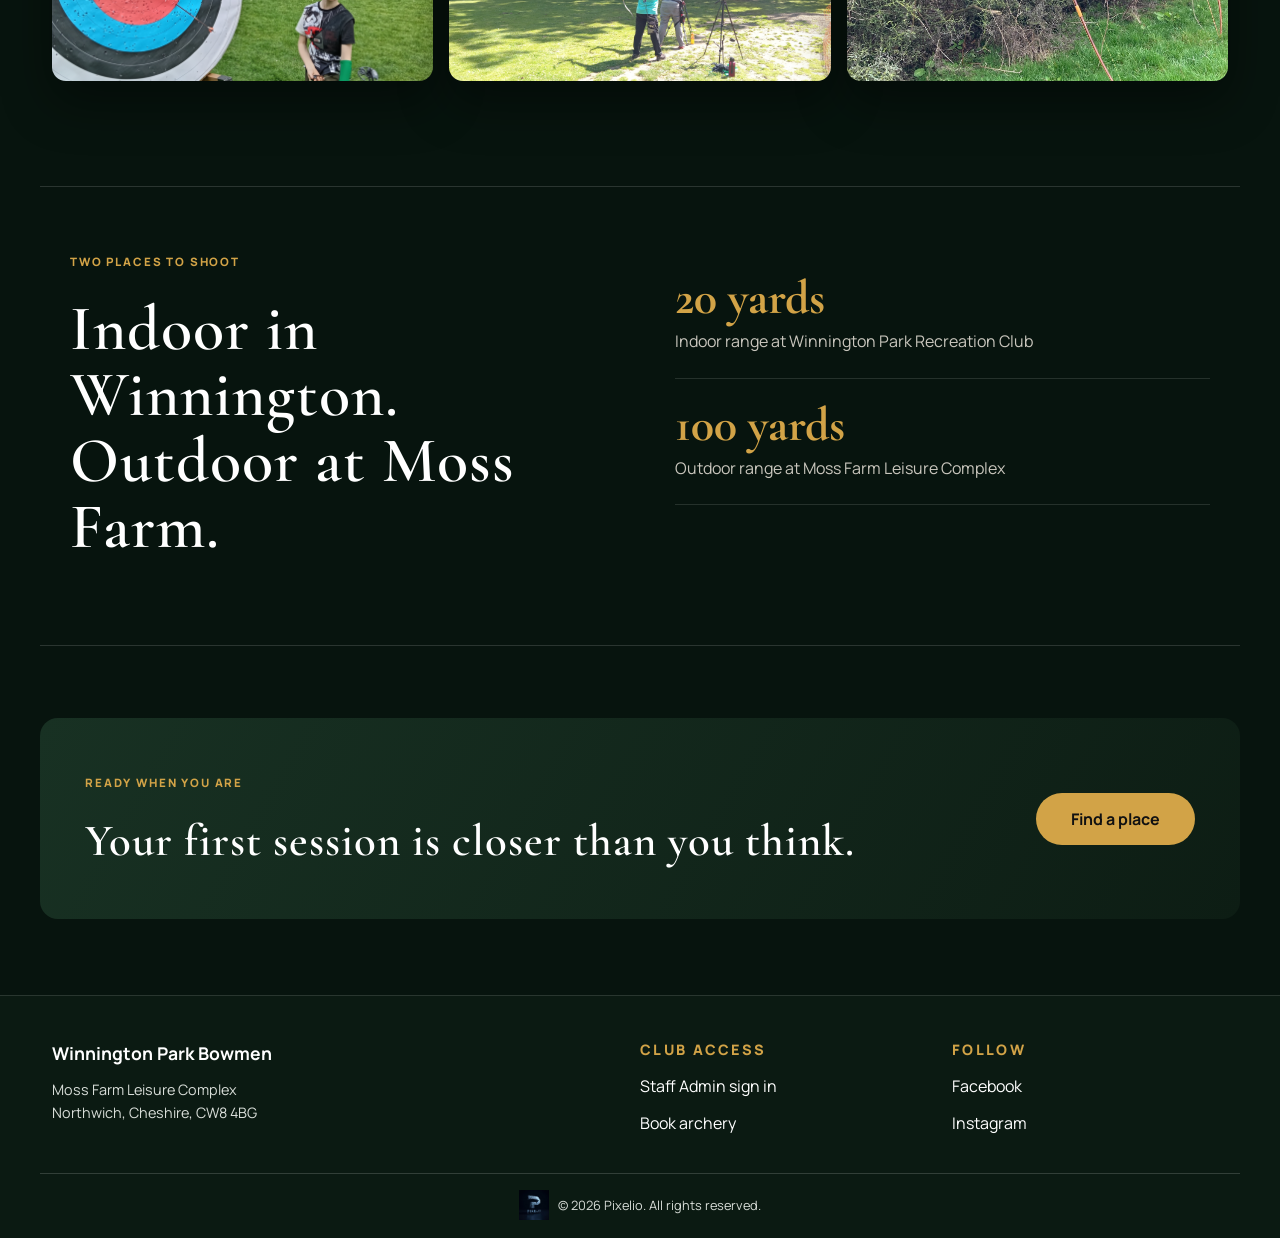
==== commit 42181886: "Strengthen site navigation" ====
--- a/index.html
+++ b/index.html
@@ -7,7 +7,7 @@
     <title>Winnington Park Bowmen | Archery in Northwich</title>
     <link href="https://cdn.jsdelivr.net/npm/bootstrap@5.3.8/dist/css/bootstrap.min.css" rel="stylesheet" integrity="sha384-sRIl4kxILFvY47J16cr9ZwB07vP4J8+LH7qKQnuqkuIAvNWLzeN8tE5YBujZqJLB" crossorigin="anonymous">
     <link rel="stylesheet" href="assets/styles.css?v=25e6a29">
-    <link rel="stylesheet" href="assets/layout-fix.css?v=1">
+    <link rel="stylesheet" href="assets/layout-fix.css?v=2">
   </head>
   <body>
     <header class="hero site-hero">
--- a/assets/layout-fix.css
+++ b/assets/layout-fix.css
@@ -2,7 +2,10 @@
 
 .site-hero { min-height: 650px; }
 .site-hero .hero-overlay { min-height: 620px; }
-.site-nav #wpb-logo { width: 88px; margin: 0; border-radius: 14px; }
+.site-nav { min-height: 88px; padding: 9px 24px; }
+.site-nav #wpb-logo { width: 76px; margin: 0; border-radius: 12px; }
+.site-nav .navbar-nav { gap: 8px; }
+.site-nav .nav-link { padding: .6rem .95rem; font-size: 1.08rem; font-weight: 700; }
 
 .club-gallery {
   display: grid !important;
@@ -106,3 +109,9 @@
   footer#contact > .container .row { grid-template-columns: 1fr !important; gap: 22px !important; }
   footer#contact .text-md-end { text-align: left !important; }
 }
+
+@media (max-width: 768px) {
+  .site-nav { min-height: 72px; padding: 8px 14px; }
+  .site-nav #wpb-logo { width: 56px; }
+  .site-nav .nav-link { font-size: 1rem; }
+}
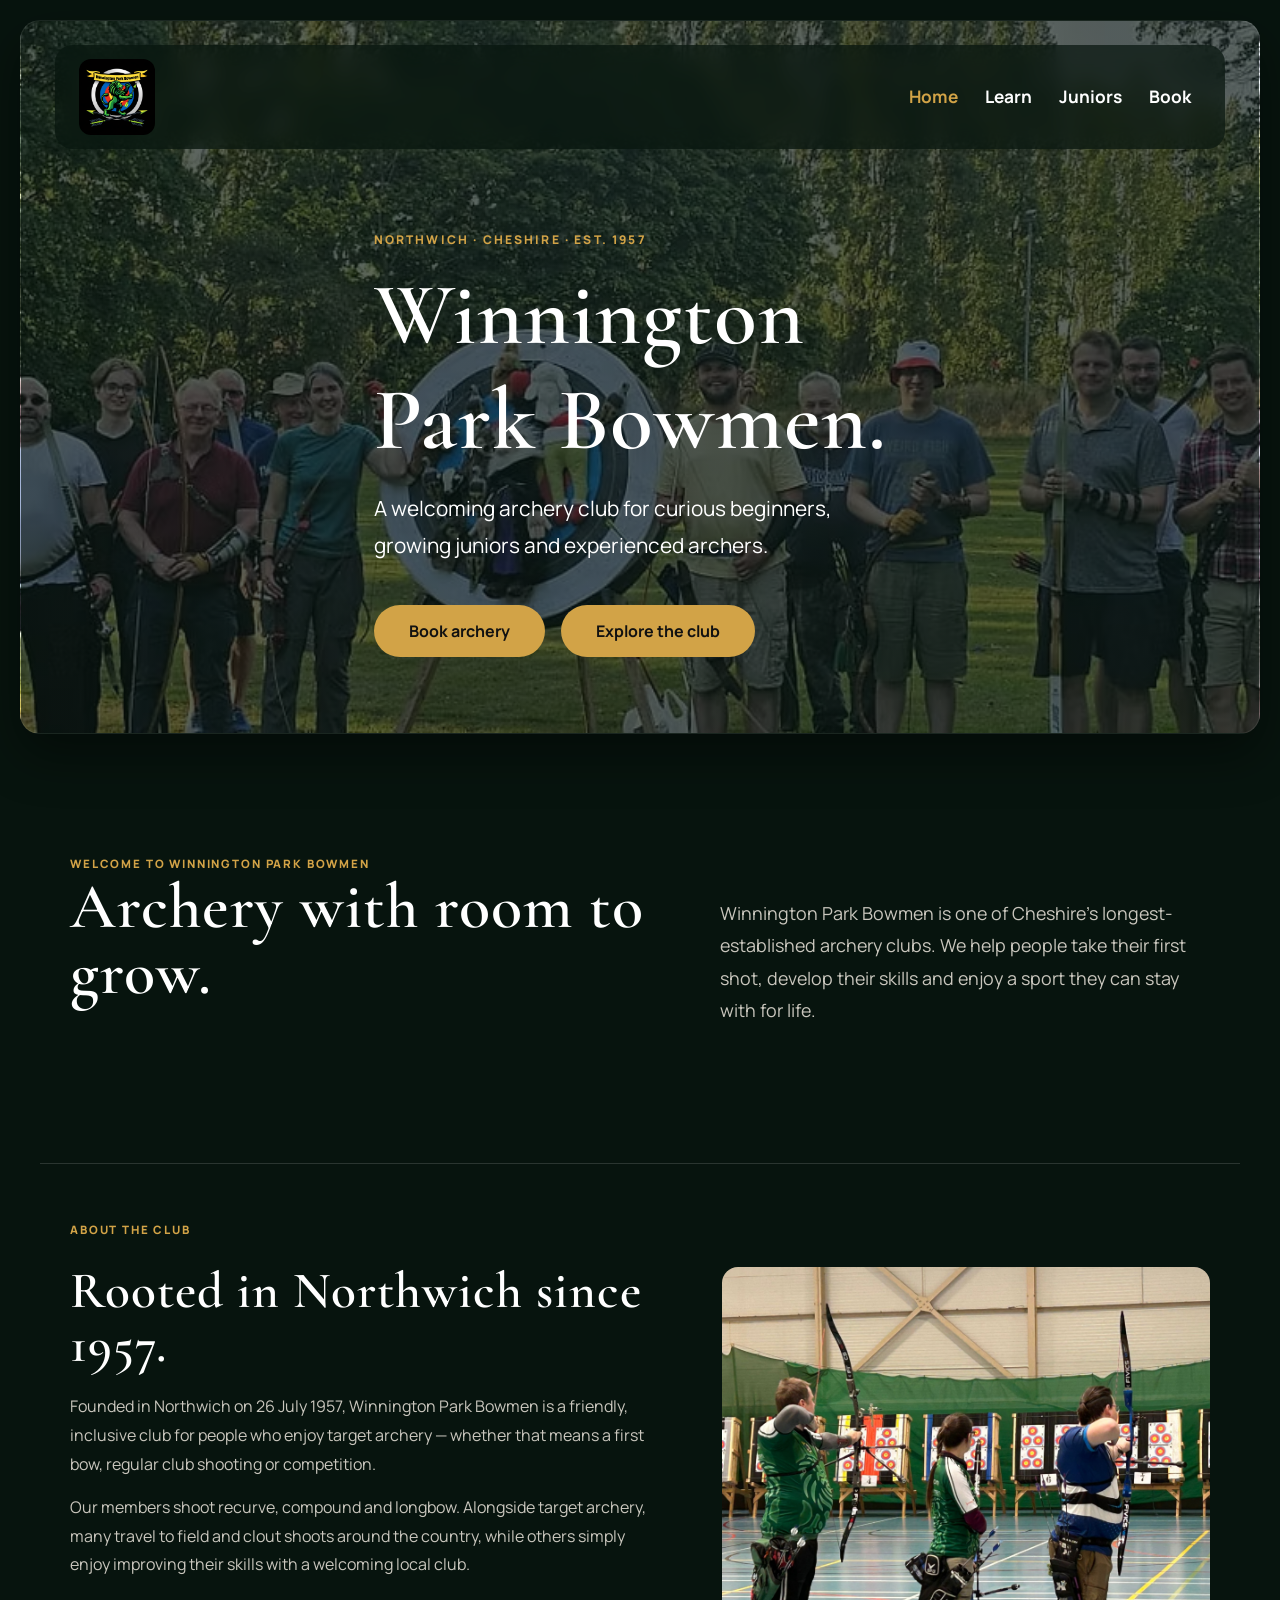
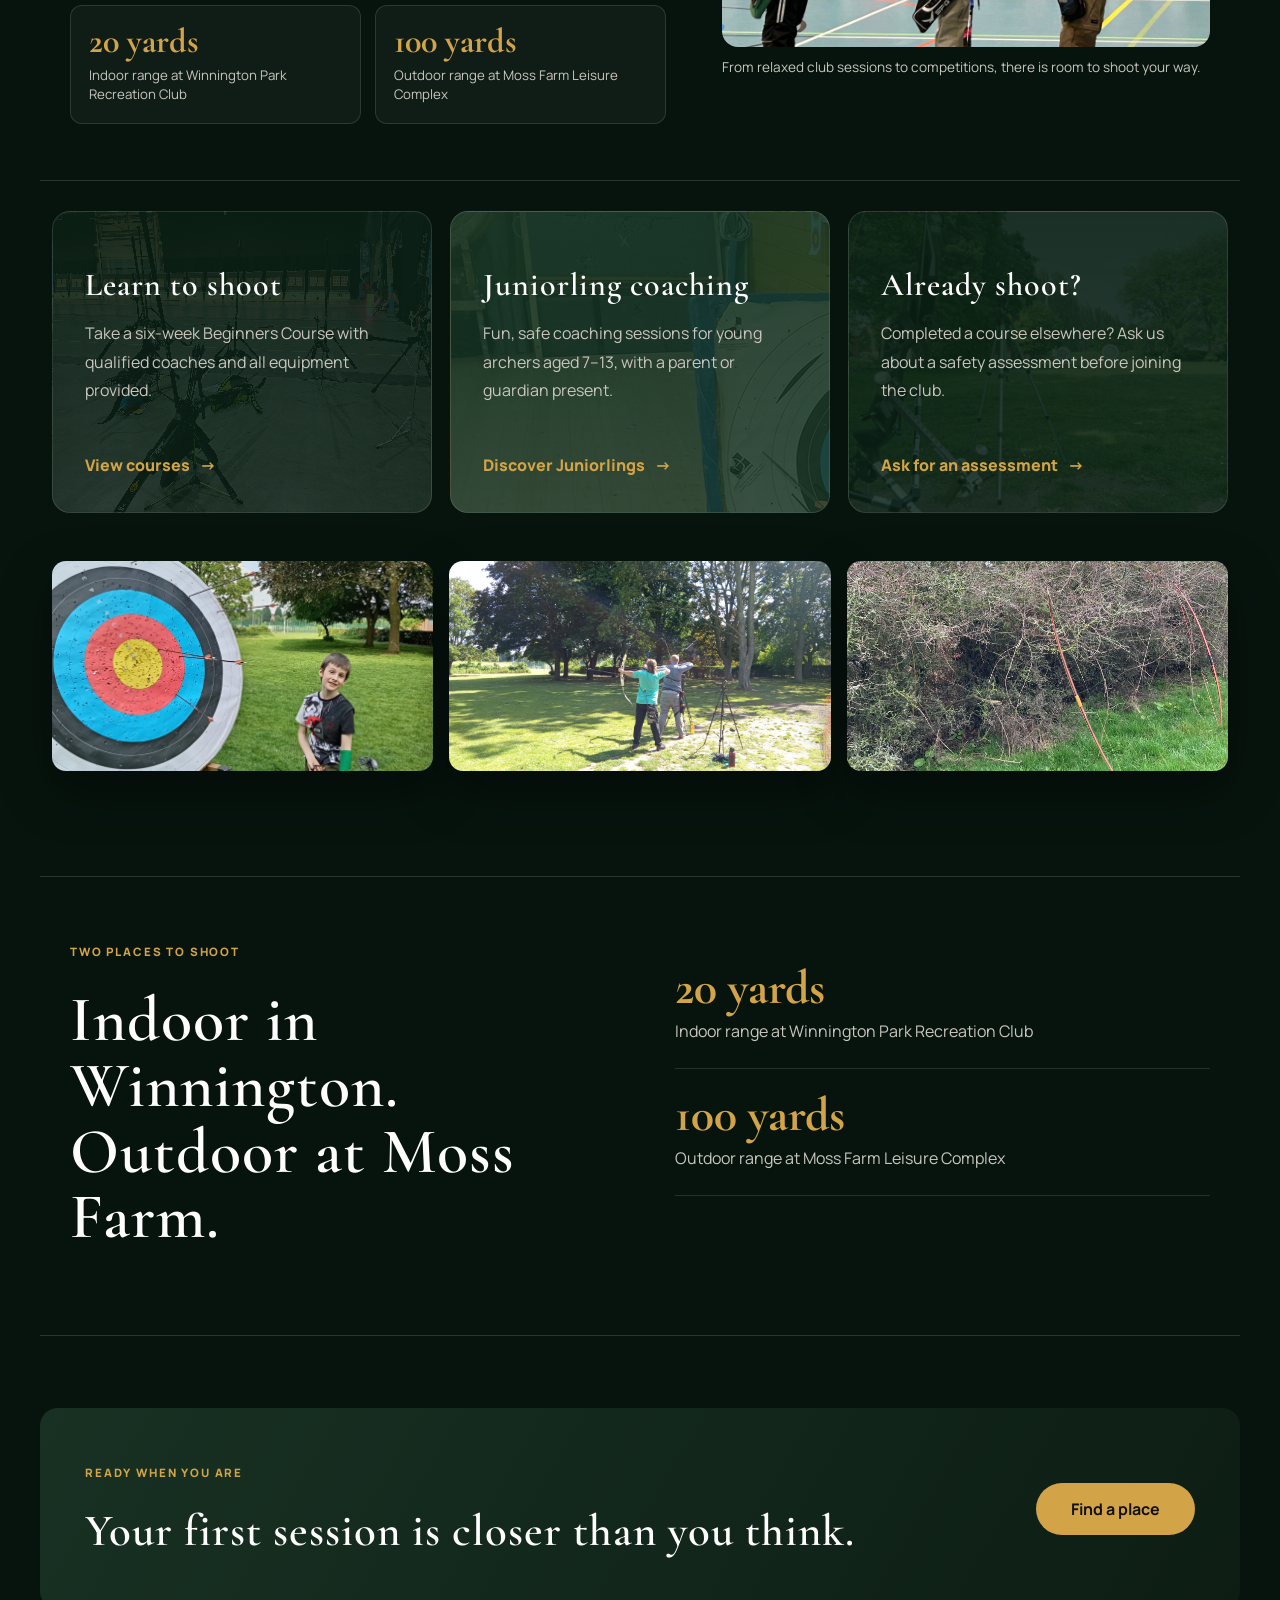
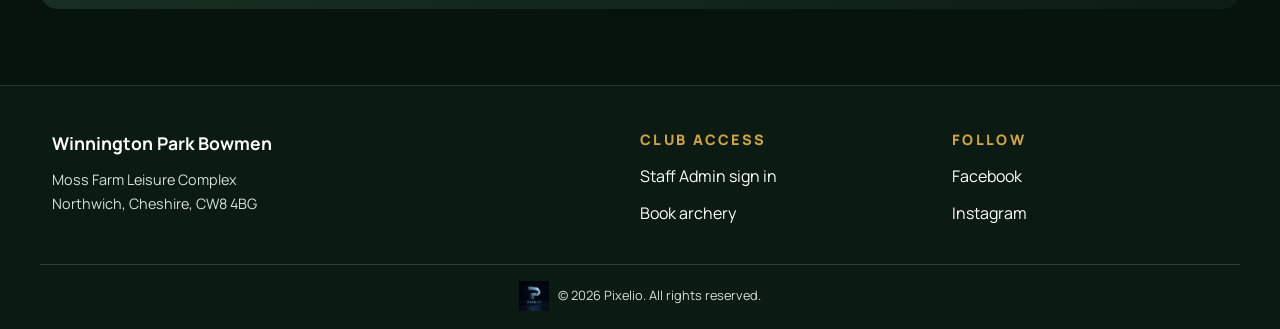
==== commit eca577cf: "Add club story to homepage" ====
--- a/index.html
+++ b/index.html
@@ -7,7 +7,7 @@
     <title>Winnington Park Bowmen | Archery in Northwich</title>
     <link href="https://cdn.jsdelivr.net/npm/bootstrap@5.3.8/dist/css/bootstrap.min.css" rel="stylesheet" integrity="sha384-sRIl4kxILFvY47J16cr9ZwB07vP4J8+LH7qKQnuqkuIAvNWLzeN8tE5YBujZqJLB" crossorigin="anonymous">
     <link rel="stylesheet" href="assets/styles.css?v=25e6a29">
-    <link rel="stylesheet" href="assets/layout-fix.css?v=2">
+    <link rel="stylesheet" href="assets/layout-fix.css?v=3">
   </head>
   <body>
     <header class="hero site-hero">
@@ -27,6 +27,7 @@
     </header>
     <main>
       <section id="club" class="container intro-section"><div class="section-kicker">WELCOME TO WINNINGTON PARK BOWMEN</div><div class="split-heading"><h2>Archery with room to grow.</h2><p>Winnington Park Bowmen is one of Cheshire’s longest-established archery clubs. We help people take their first shot, develop their skills and enjoy a sport they can stay with for life.</p></div></section>
+      <section class="container club-story"><div class="club-story-copy"><p class="section-kicker">ABOUT THE CLUB</p><h2>Rooted in Northwich since 1957.</h2><p>Founded in Northwich on 26 July 1957, Winnington Park Bowmen is a friendly, inclusive club for people who enjoy target archery — whether that means a first bow, regular club shooting or competition.</p><p>Our members shoot recurve, compound and longbow. Alongside target archery, many travel to field and clout shoots around the country, while others simply enjoy improving their skills with a welcoming local club.</p><div class="club-story-facts"><div><strong>20 yards</strong><span>Indoor range at Winnington Park Recreation Club</span></div><div><strong>100 yards</strong><span>Outdoor range at Moss Farm Leisure Complex</span></div></div></div><figure class="club-story-image"><img src="assets/images/indoor-champs.png" alt="Winnington Park Bowmen members at an indoor archery event"><figcaption>From relaxed club sessions to competitions, there is room to shoot your way.</figcaption></figure></section>
       <section class="container pathway-grid" aria-label="Ways to start"><article class="pathway-card"><h3>Learn to shoot</h3><p>Take a six-week Beginners Course with qualified coaches and all equipment provided.</p><a href="book.html">View courses <b>→</b></a></article><article class="pathway-card"><h3>Juniorling coaching</h3><p>Fun, safe coaching sessions for young archers aged 7–13, with a parent or guardian present.</p><a href="juniors.html">Discover Juniorlings <b>→</b></a></article><article class="pathway-card"><h3>Already shoot?</h3><p>Completed a course elsewhere? Ask us about a safety assessment before joining the club.</p><a href="secondary-pages/ask-for-assessment.html">Ask for an assessment <b>→</b></a></article></section>
       <section class="container club-gallery" aria-label="Archery at Winnington Park Bowmen"><img src="assets/images/william5.jpg" alt="Archer at Winnington Park Bowmen"><img src="assets/images/outdoor3.jpg" alt="Archery at the outdoor range"><img src="assets/images/longbow1.jpeg" alt="Longbow archery at the club"></section>
       <section class="container venue-section"><div><p class="section-kicker">TWO PLACES TO SHOOT</p><h2>Indoor in Winnington.<br>Outdoor at Moss Farm.</h2></div><div class="venue-list"><article><strong>20 yards</strong><span>Indoor range at Winnington Park Recreation Club</span></article><article><strong>100 yards</strong><span>Outdoor range at Moss Farm Leisure Complex</span></article></div></section>
--- a/assets/layout-fix.css
+++ b/assets/layout-fix.css
@@ -6,6 +6,28 @@
 .site-nav #wpb-logo { width: 76px; margin: 0; border-radius: 12px; }
 .site-nav .navbar-nav { gap: 8px; }
 .site-nav .nav-link { padding: .6rem .95rem; font-size: 1.08rem; font-weight: 700; }
+
+.club-story {
+  display: grid;
+  grid-template-columns: minmax(0, 1.1fr) minmax(300px, .9fr);
+  gap: 56px;
+  align-items: center;
+  margin-top: 72px;
+  padding: 56px 30px;
+  border-top: 1px solid rgba(255,255,255,.14);
+  border-bottom: 1px solid rgba(255,255,255,.14);
+}
+
+.club-story h2 { margin: 10px 0 20px; color: #fff; font-size: clamp(2.3rem, 4vw, 3.8rem); line-height: 1.05; }
+.club-story-copy > p:not(.section-kicker) { max-width: 680px; margin-bottom: 14px; color: #c9c6bd; }
+.club-story-facts { display: grid; grid-template-columns: repeat(2, minmax(0, 1fr)); gap: 14px; margin-top: 26px; }
+.club-story-facts div { padding: 18px; border: 1px solid rgba(255,255,255,.12); border-radius: 12px; background: rgba(255,255,255,.04); }
+.club-story-facts strong, .club-story-facts span { display: block; }
+.club-story-facts strong { color: #d2a347; font-family: 'Cormorant Garamond', serif; font-size: 2.15rem; line-height: 1; }
+.club-story-facts span { margin-top: 7px; color: #c9c6bd; font-size: .83rem; line-height: 1.5; }
+.club-story-image { margin: 0; }
+.club-story-image img { width: 100%; height: 380px; border-radius: 16px; object-fit: cover; }
+.club-story-image figcaption { margin-top: 10px; color: #c9c6bd; font-size: .85rem; line-height: 1.5; }
 
 .club-gallery {
   display: grid !important;
@@ -102,6 +124,8 @@
 }
 
 @media (max-width: 900px) {
+  .club-story { grid-template-columns: 1fr; gap: 28px; margin-top: 52px; padding: 42px 24px; }
+  .club-story-image img { height: 260px; }
   .club-gallery, .junior-gallery { grid-template-columns: 1fr !important; width: calc(100% - 32px); }
   .club-gallery img, .junior-gallery img { height: 220px !important; }
   .fees-grid { grid-template-columns: repeat(2, minmax(0, 1fr)) !important; }
@@ -111,6 +135,7 @@
 }
 
 @media (max-width: 768px) {
+  .club-story-facts { grid-template-columns: 1fr; }
   .site-nav { min-height: 72px; padding: 8px 14px; }
   .site-nav #wpb-logo { width: 56px; }
   .site-nav .nav-link { font-size: 1rem; }
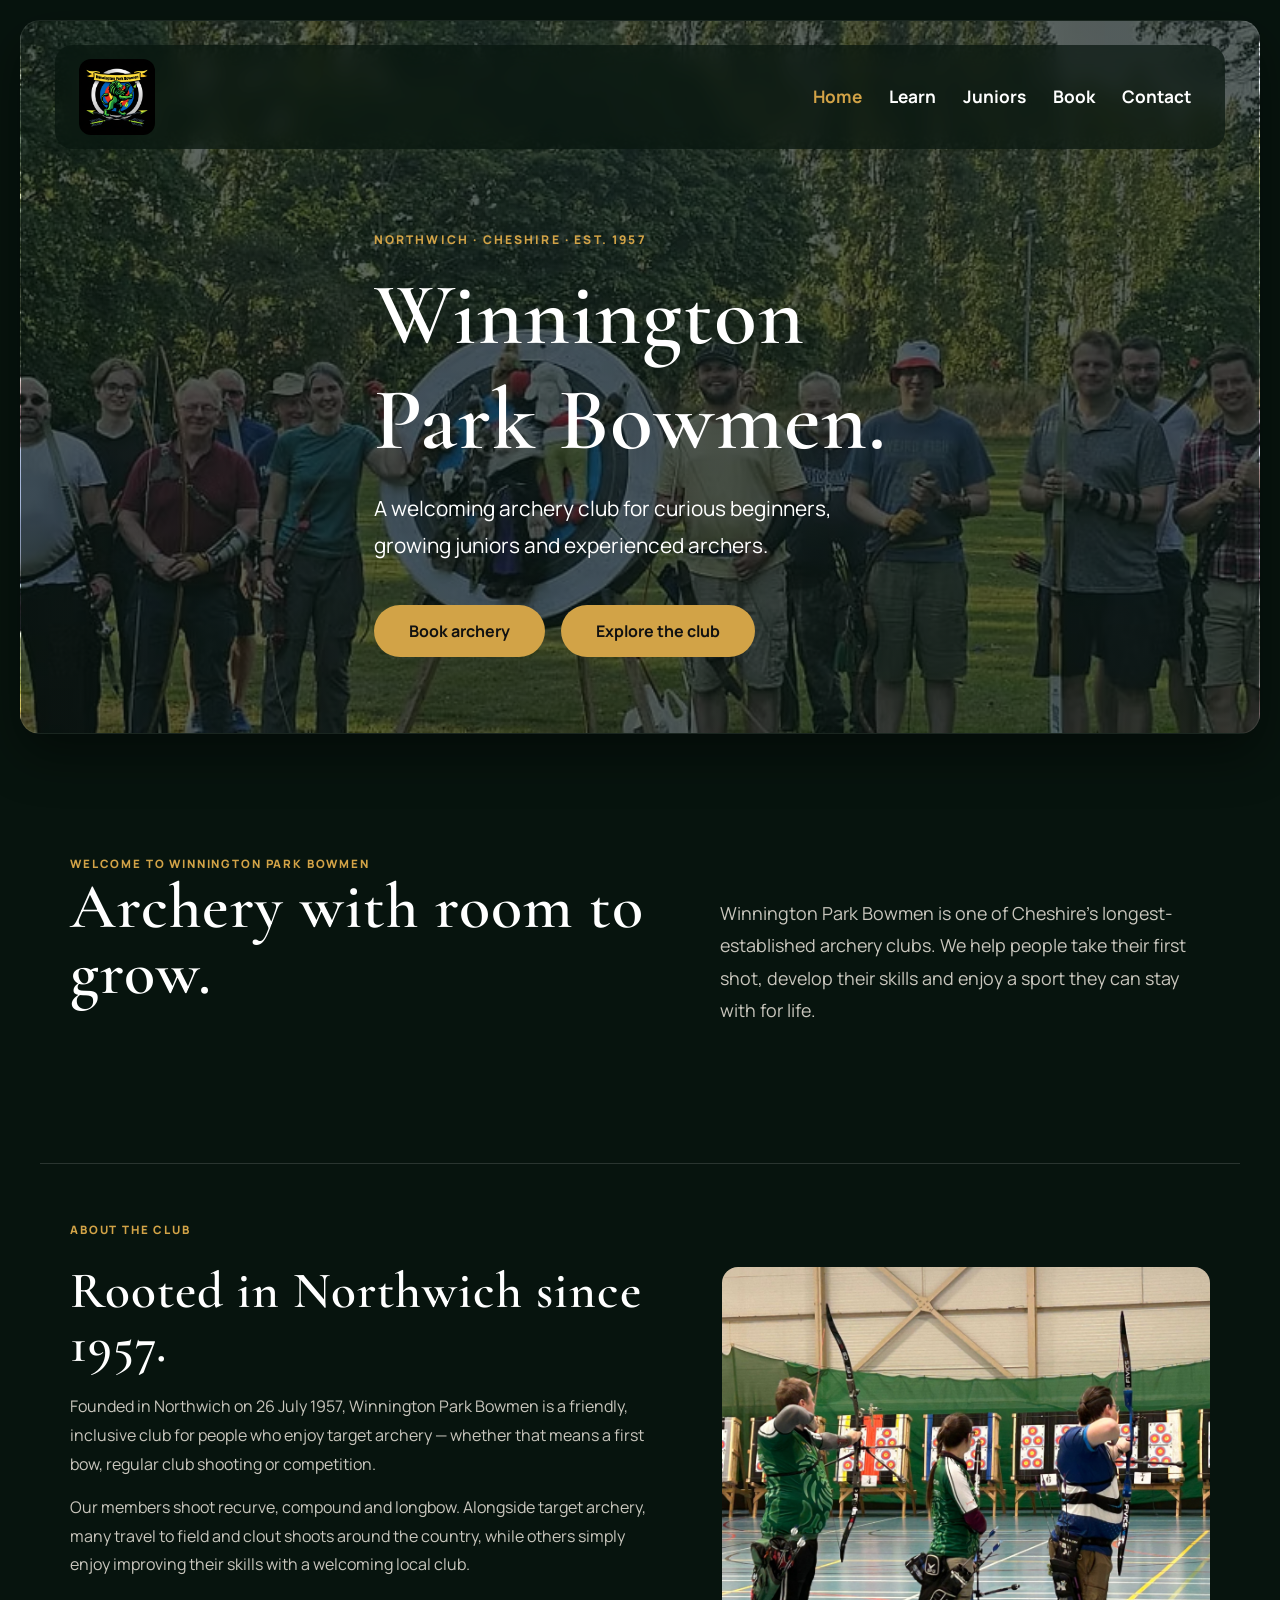
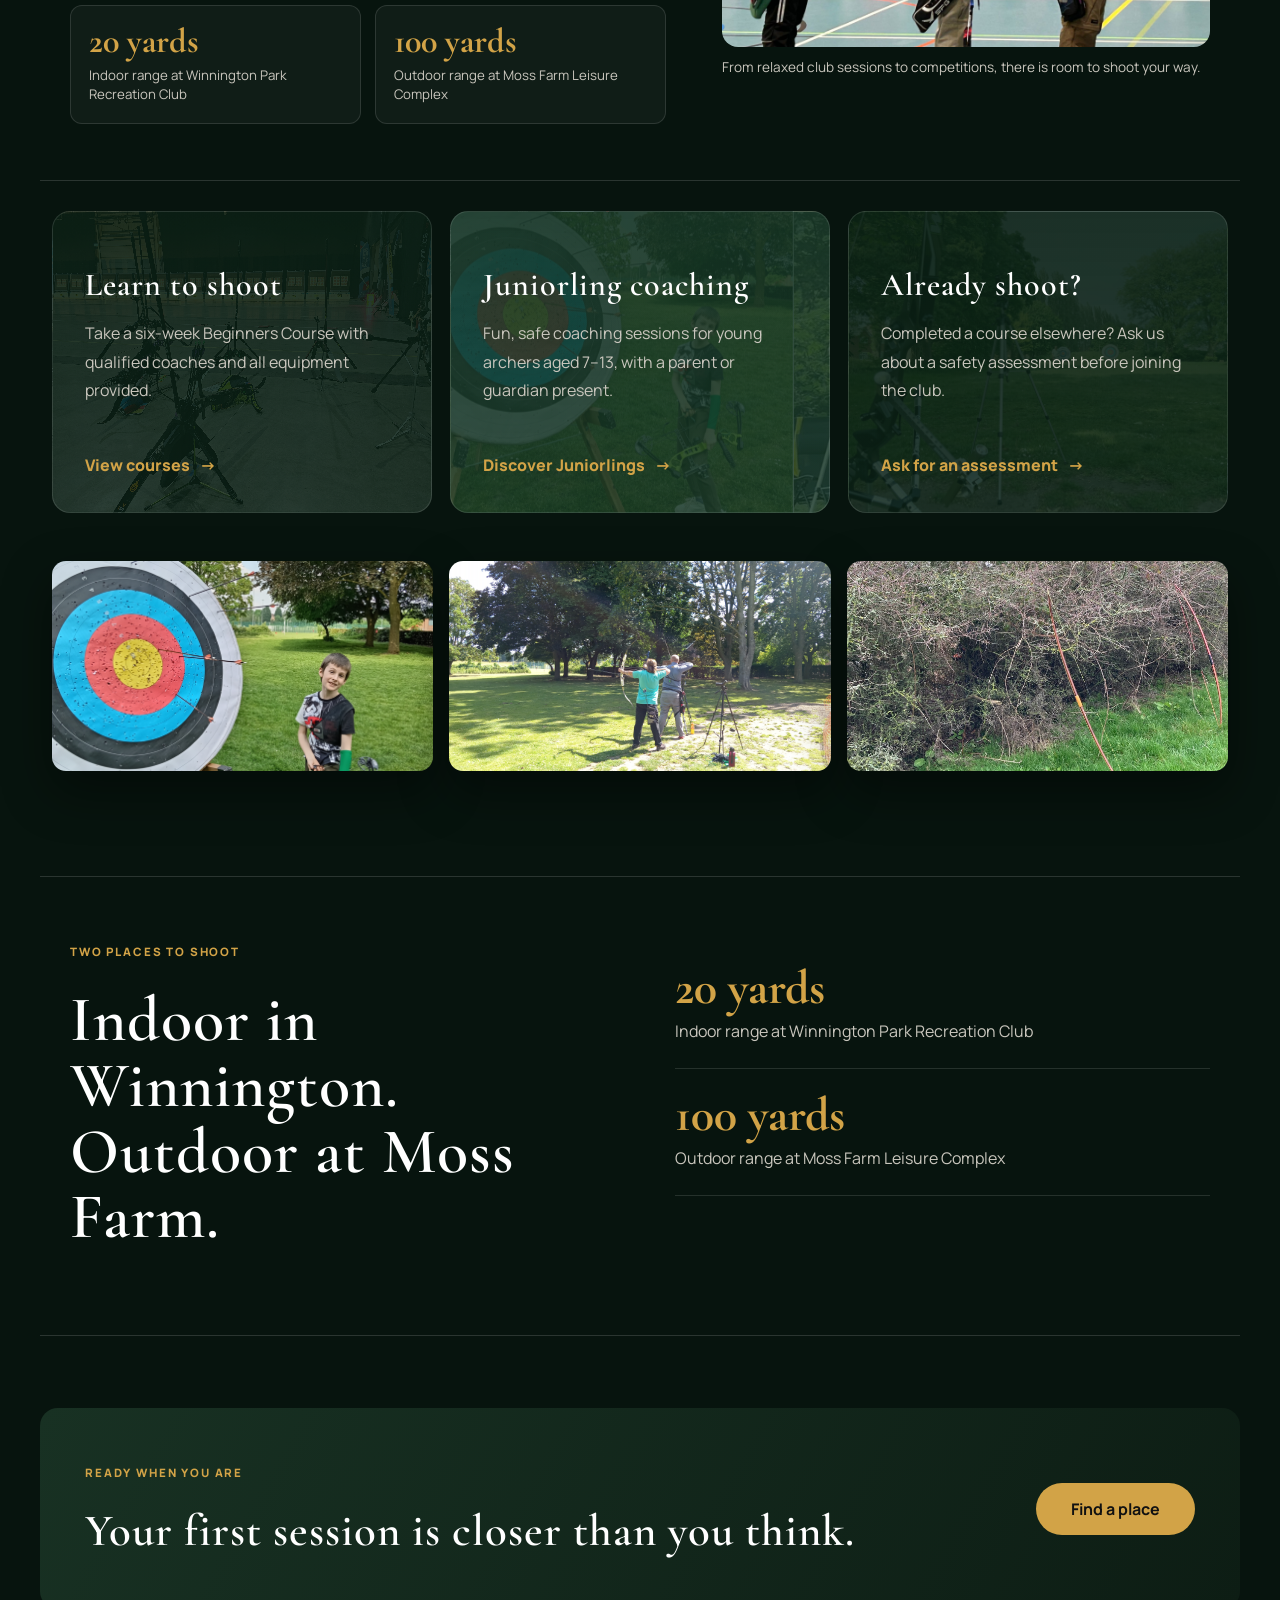
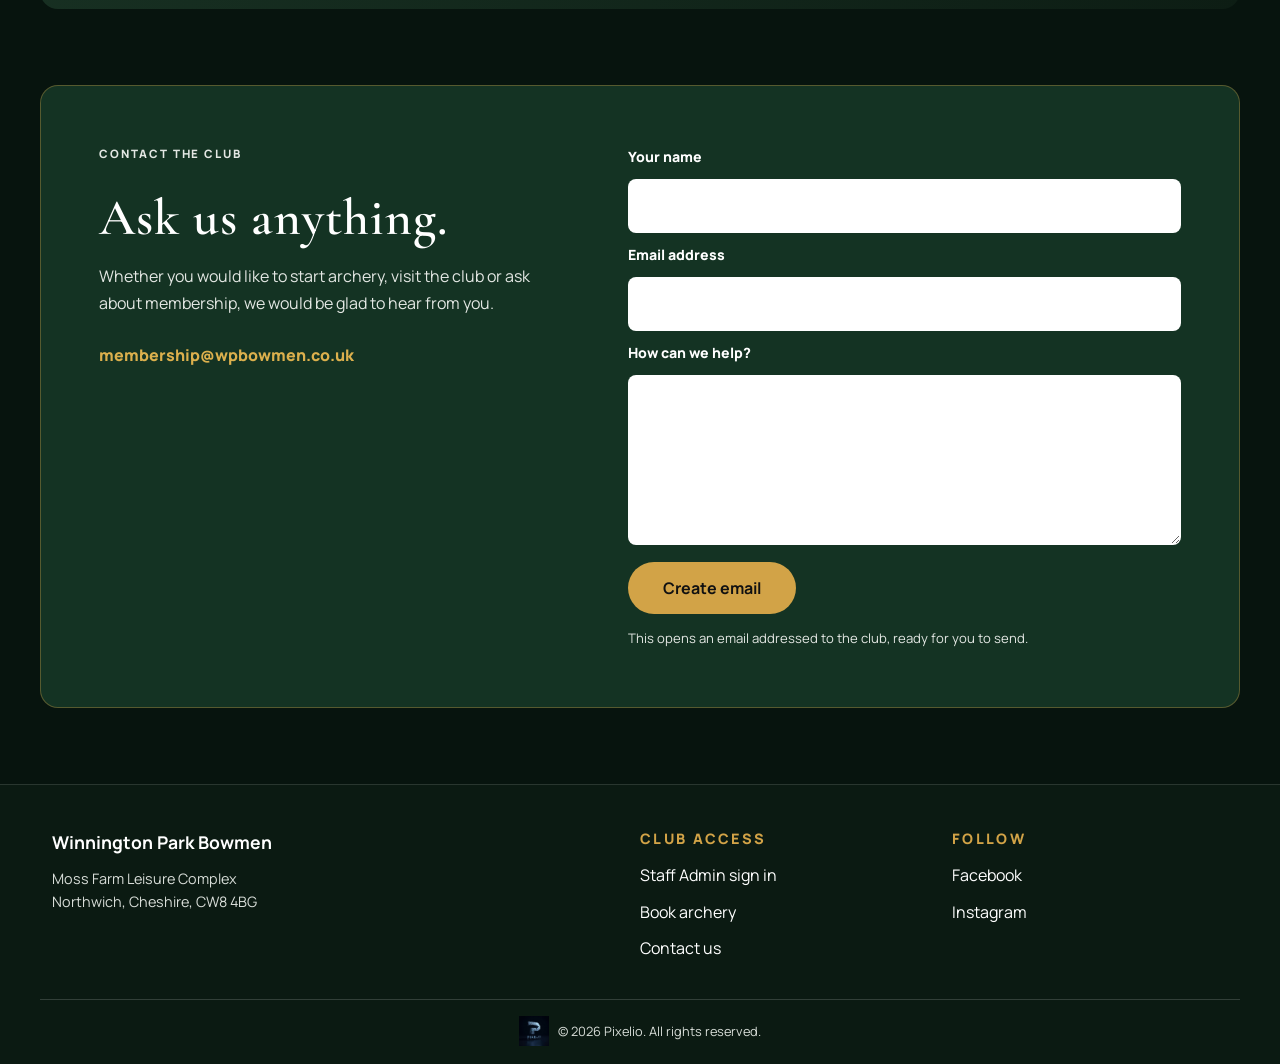
==== commit 796d1553: "Improve contact and Juniorling imagery" ====
--- a/index.html
+++ b/index.html
@@ -7,7 +7,7 @@
     <title>Winnington Park Bowmen | Archery in Northwich</title>
     <link href="https://cdn.jsdelivr.net/npm/bootstrap@5.3.8/dist/css/bootstrap.min.css" rel="stylesheet" integrity="sha384-sRIl4kxILFvY47J16cr9ZwB07vP4J8+LH7qKQnuqkuIAvNWLzeN8tE5YBujZqJLB" crossorigin="anonymous">
     <link rel="stylesheet" href="assets/styles.css?v=25e6a29">
-    <link rel="stylesheet" href="assets/layout-fix.css?v=3">
+    <link rel="stylesheet" href="assets/layout-fix.css?v=4">
   </head>
   <body>
     <header class="hero site-hero">
@@ -15,7 +15,7 @@
         <nav class="navbar navbar-expand-lg site-nav">
           <a class="navbar-brand" href="index.html"><img id="wpb-logo" src="assets/images/WPB LOGO 300px 2026.png" alt="Winnington Park Bowmen"></a>
           <button class="navbar-toggler" type="button" data-bs-toggle="collapse" data-bs-target="#mainNav" aria-label="Open navigation"><span class="navbar-toggler-icon"></span></button>
-          <div class="collapse navbar-collapse justify-content-end" id="mainNav"><ul class="navbar-nav"><li class="nav-item"><a class="nav-link active" href="index.html">Home</a></li><li class="nav-item"><a class="nav-link" href="join.html">Learn</a></li><li class="nav-item"><a class="nav-link" href="juniors.html">Juniors</a></li><li class="nav-item"><a class="nav-link" href="book.html">Book</a></li></ul></div>
+          <div class="collapse navbar-collapse justify-content-end" id="mainNav"><ul class="navbar-nav"><li class="nav-item"><a class="nav-link active" href="index.html">Home</a></li><li class="nav-item"><a class="nav-link" href="join.html">Learn</a></li><li class="nav-item"><a class="nav-link" href="juniors.html">Juniors</a></li><li class="nav-item"><a class="nav-link" href="book.html">Book</a></li><li class="nav-item"><a class="nav-link" href="#contact-us">Contact</a></li></ul></div>
         </nav>
         <div class="hero-content hero-content-left">
           <p class="eyebrow-site">NORTHWICH · CHESHIRE · EST. 1957</p>
@@ -32,8 +32,18 @@
       <section class="container club-gallery" aria-label="Archery at Winnington Park Bowmen"><img src="assets/images/william5.jpg" alt="Archer at Winnington Park Bowmen"><img src="assets/images/outdoor3.jpg" alt="Archery at the outdoor range"><img src="assets/images/longbow1.jpeg" alt="Longbow archery at the club"></section>
       <section class="container venue-section"><div><p class="section-kicker">TWO PLACES TO SHOOT</p><h2>Indoor in Winnington.<br>Outdoor at Moss Farm.</h2></div><div class="venue-list"><article><strong>20 yards</strong><span>Indoor range at Winnington Park Recreation Club</span></article><article><strong>100 yards</strong><span>Outdoor range at Moss Farm Leisure Complex</span></article></div></section>
       <section class="container cta-band"><div><p class="section-kicker">READY WHEN YOU ARE</p><h2>Your first session is closer than you think.</h2></div><a href="book.html" class="btn learn-btn">Find a place</a></section>
+      <section id="contact-us" class="container contact-panel" aria-labelledby="contact-title"><div class="contact-panel-copy"><p class="section-kicker">CONTACT THE CLUB</p><h2 id="contact-title">Ask us anything.</h2><p>Whether you would like to start archery, visit the club or ask about membership, we would be glad to hear from you.</p><p class="contact-panel-address"><a href="mailto:membership@wpbowmen.co.uk">membership@wpbowmen.co.uk</a></p></div><form class="contact-form" id="contact-form"><label for="contact-name">Your name</label><input id="contact-name" name="name" type="text" autocomplete="name" required><label for="contact-email">Email address</label><input id="contact-email" name="email" type="email" autocomplete="email" required><label for="contact-message">How can we help?</label><textarea id="contact-message" name="message" rows="5" required></textarea><button class="btn learn-btn" type="submit">Create email</button><p class="contact-form-note">This opens an email addressed to the club, ready for you to send.</p></form></section>
     </main>
-    <footer id="contact"><div class="container footer-grid"><div><strong>Winnington Park Bowmen</strong><p>Moss Farm Leisure Complex<br>Northwich, Cheshire, CW8 4BG</p></div><div><p class="section-kicker">CLUB ACCESS</p><a href="https://new-membership.wpbowmen.co.uk/">Staff Admin sign in</a><a href="book.html">Book archery</a></div><div><p class="section-kicker">FOLLOW</p><a href="https://www.facebook.com/wpbowmen?locale=en_GB" target="_blank" rel="noopener noreferrer">Facebook</a><a href="https://www.instagram.com" target="_blank" rel="noopener noreferrer">Instagram</a></div></div><div class="pixelio-copyright"><a href="https://www.pixelio.co.uk" target="_blank" rel="noopener noreferrer"><img src="assets/images/Pixelio-blue-logo.png" alt="Pixelio"></a><span>© 2026 Pixelio. All rights reserved.</span></div></footer>
+    <footer id="contact"><div class="container footer-grid"><div><strong>Winnington Park Bowmen</strong><p>Moss Farm Leisure Complex<br>Northwich, Cheshire, CW8 4BG</p></div><div><p class="section-kicker">CLUB ACCESS</p><a href="https://new-membership.wpbowmen.co.uk/">Staff Admin sign in</a><a href="book.html">Book archery</a><a href="#contact-us">Contact us</a></div><div><p class="section-kicker">FOLLOW</p><a href="https://www.facebook.com/wpbowmen?locale=en_GB" target="_blank" rel="noopener noreferrer">Facebook</a><a href="https://www.instagram.com" target="_blank" rel="noopener noreferrer">Instagram</a></div></div><div class="pixelio-copyright"><a href="https://www.pixelio.co.uk" target="_blank" rel="noopener noreferrer"><img src="assets/images/Pixelio-blue-logo.png" alt="Pixelio"></a><span>© 2026 Pixelio. All rights reserved.</span></div></footer>
     <script src="https://cdn.jsdelivr.net/npm/bootstrap@5.3.8/dist/js/bootstrap.bundle.min.js" integrity="sha384-FKyoEForCGlyvwx9Hj09JcYn3nv7wiPVlz7YYwJrWVcXK/BmnVDxM+D2scQbITxI" crossorigin="anonymous"></script>
+    <script>
+      document.getElementById('contact-form').addEventListener('submit', function (event) {
+        event.preventDefault();
+        const form = new FormData(this);
+        const subject = 'Website enquiry from ' + form.get('name');
+        const body = 'Name: ' + form.get('name') + '\nEmail: ' + form.get('email') + '\n\nMessage:\n' + form.get('message');
+        window.location.href = 'mailto:membership@wpbowmen.co.uk?subject=' + encodeURIComponent(subject) + '&body=' + encodeURIComponent(body);
+      });
+    </script>
   </body>
 </html>
--- a/assets/layout-fix.css
+++ b/assets/layout-fix.css
@@ -123,9 +123,56 @@
   object-fit: contain;
 }
 
+/* Keep the Juniorlings gallery unique: use different club photos on content cards. */
+.pathway-card:nth-child(2) {
+  background-image: linear-gradient(rgba(20,51,35,.9), rgba(20,51,35,.82)), url('../assets/images/junior-collage.png') !important;
+}
+
+.junior-details article:nth-child(1) {
+  background-image: linear-gradient(rgba(12,31,20,.87), rgba(12,31,20,.87)), url('../assets/images/amelia-cheshire-compound-under-12-champ.jpg') !important;
+}
+
+.junior-details article:nth-child(2) {
+  background-image: linear-gradient(rgba(12,31,20,.87), rgba(12,31,20,.87)), url('../assets/images/amelia2.jpg') !important;
+}
+
+.junior-details article:nth-child(3) {
+  background-image: linear-gradient(rgba(12,31,20,.87), rgba(12,31,20,.87)), url('../assets/images/bray.jpg') !important;
+}
+
+.contact-panel {
+  display: grid;
+  grid-template-columns: minmax(0, .9fr) minmax(0, 1.1fr);
+  gap: clamp(32px, 6vw, 88px);
+  align-items: start;
+  margin-top: 76px;
+  padding: clamp(30px, 5vw, 58px);
+  border: 1px solid rgba(210,163,71,.35);
+  border-radius: 18px;
+  background: #143323;
+}
+
+.contact-panel h2 { margin: 0 0 14px; color: #fff; font-size: clamp(2.25rem, 4vw, 3.7rem); }
+.contact-panel p { color: #e3e7e3; line-height: 1.7; }
+.contact-panel-address a { color: #dcb04d; font-weight: 800; }
+.contact-form { display: grid; gap: 9px; }
+.contact-form label { color: #fff; font-size: .88rem; font-weight: 800; }
+.contact-form input, .contact-form textarea {
+  width: 100%;
+  padding: 12px 14px;
+  border: 1px solid rgba(255,255,255,.28);
+  border-radius: 8px;
+  color: #12241a;
+  background: #fff;
+}
+.contact-form textarea { resize: vertical; }
+.contact-form .learn-btn { justify-self: start; margin-top: 8px; }
+.contact-form-note { margin: 4px 0 0; color: #cbd5ce; font-size: .82rem; }
+
 @media (max-width: 900px) {
   .club-story { grid-template-columns: 1fr; gap: 28px; margin-top: 52px; padding: 42px 24px; }
   .club-story-image img { height: 260px; }
+  .contact-panel { grid-template-columns: 1fr; }
   .club-gallery, .junior-gallery { grid-template-columns: 1fr !important; width: calc(100% - 32px); }
   .club-gallery img, .junior-gallery img { height: 220px !important; }
   .fees-grid { grid-template-columns: repeat(2, minmax(0, 1fr)) !important; }
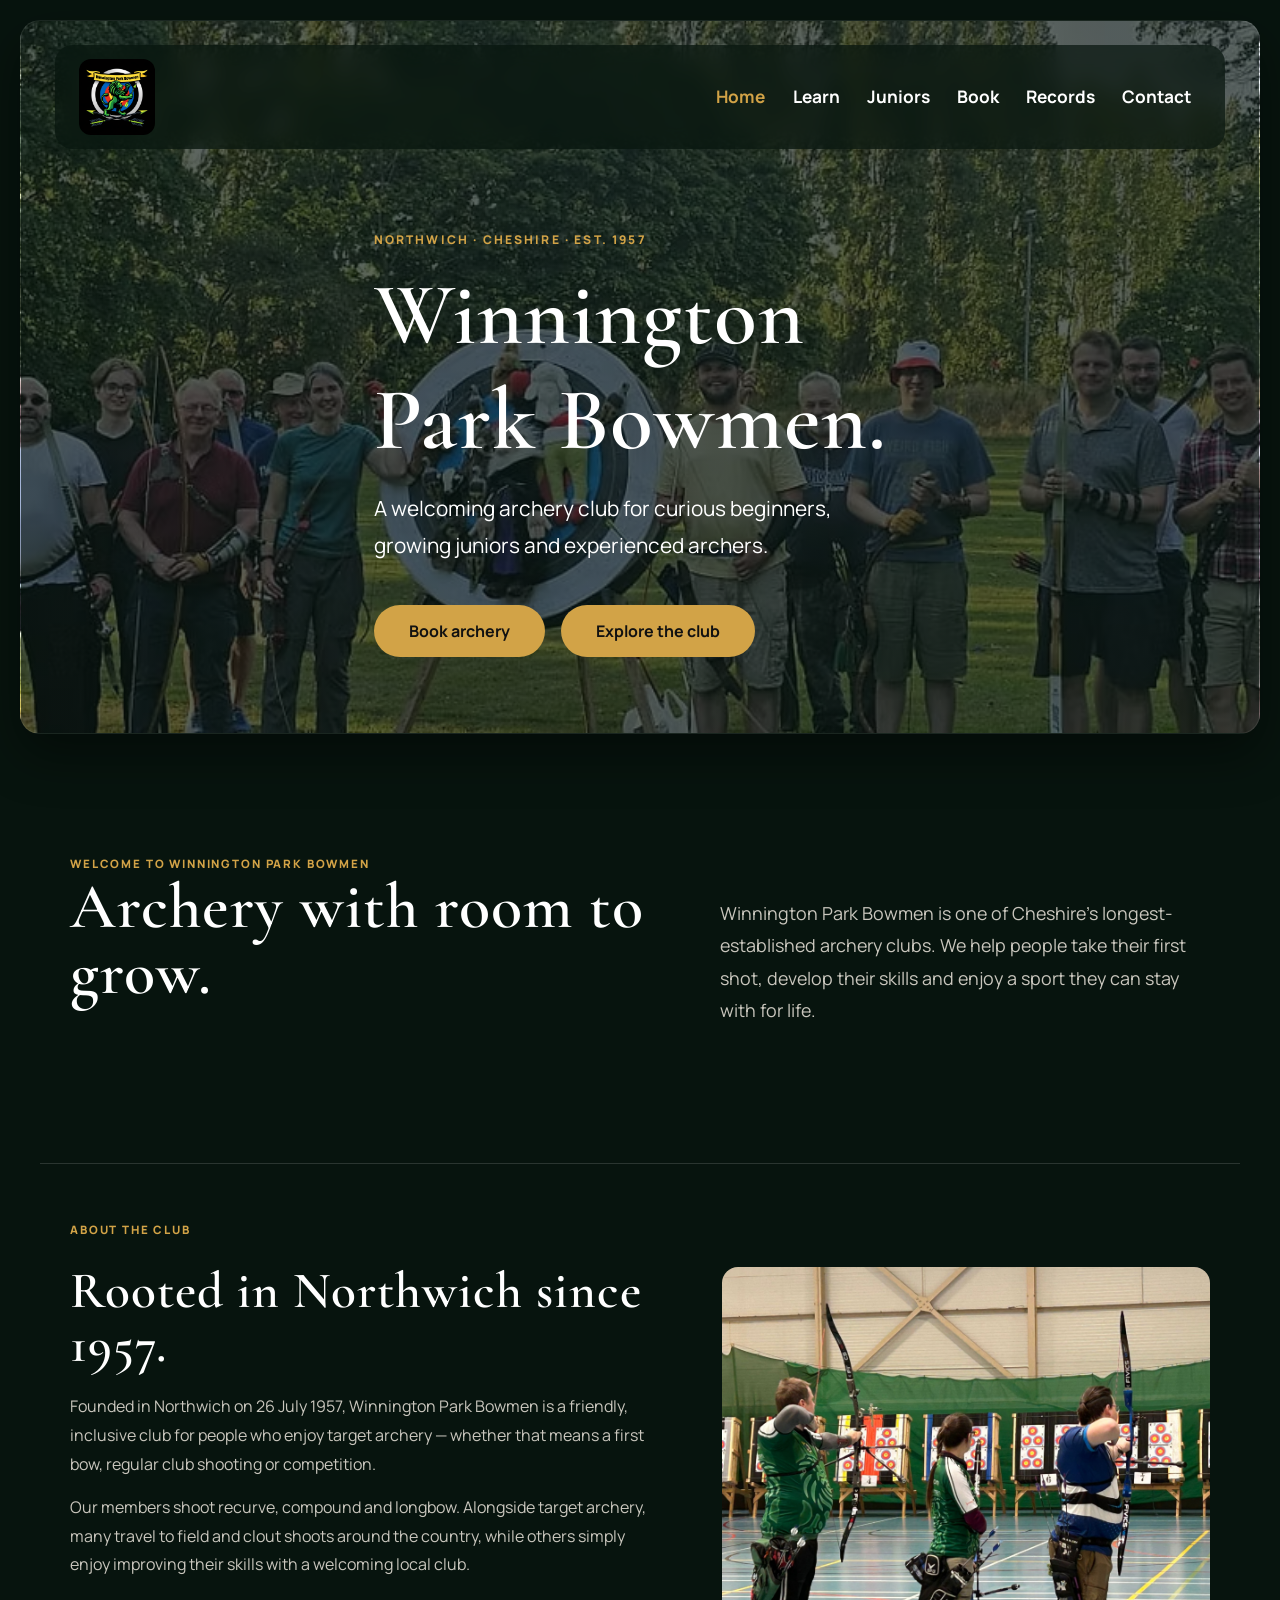
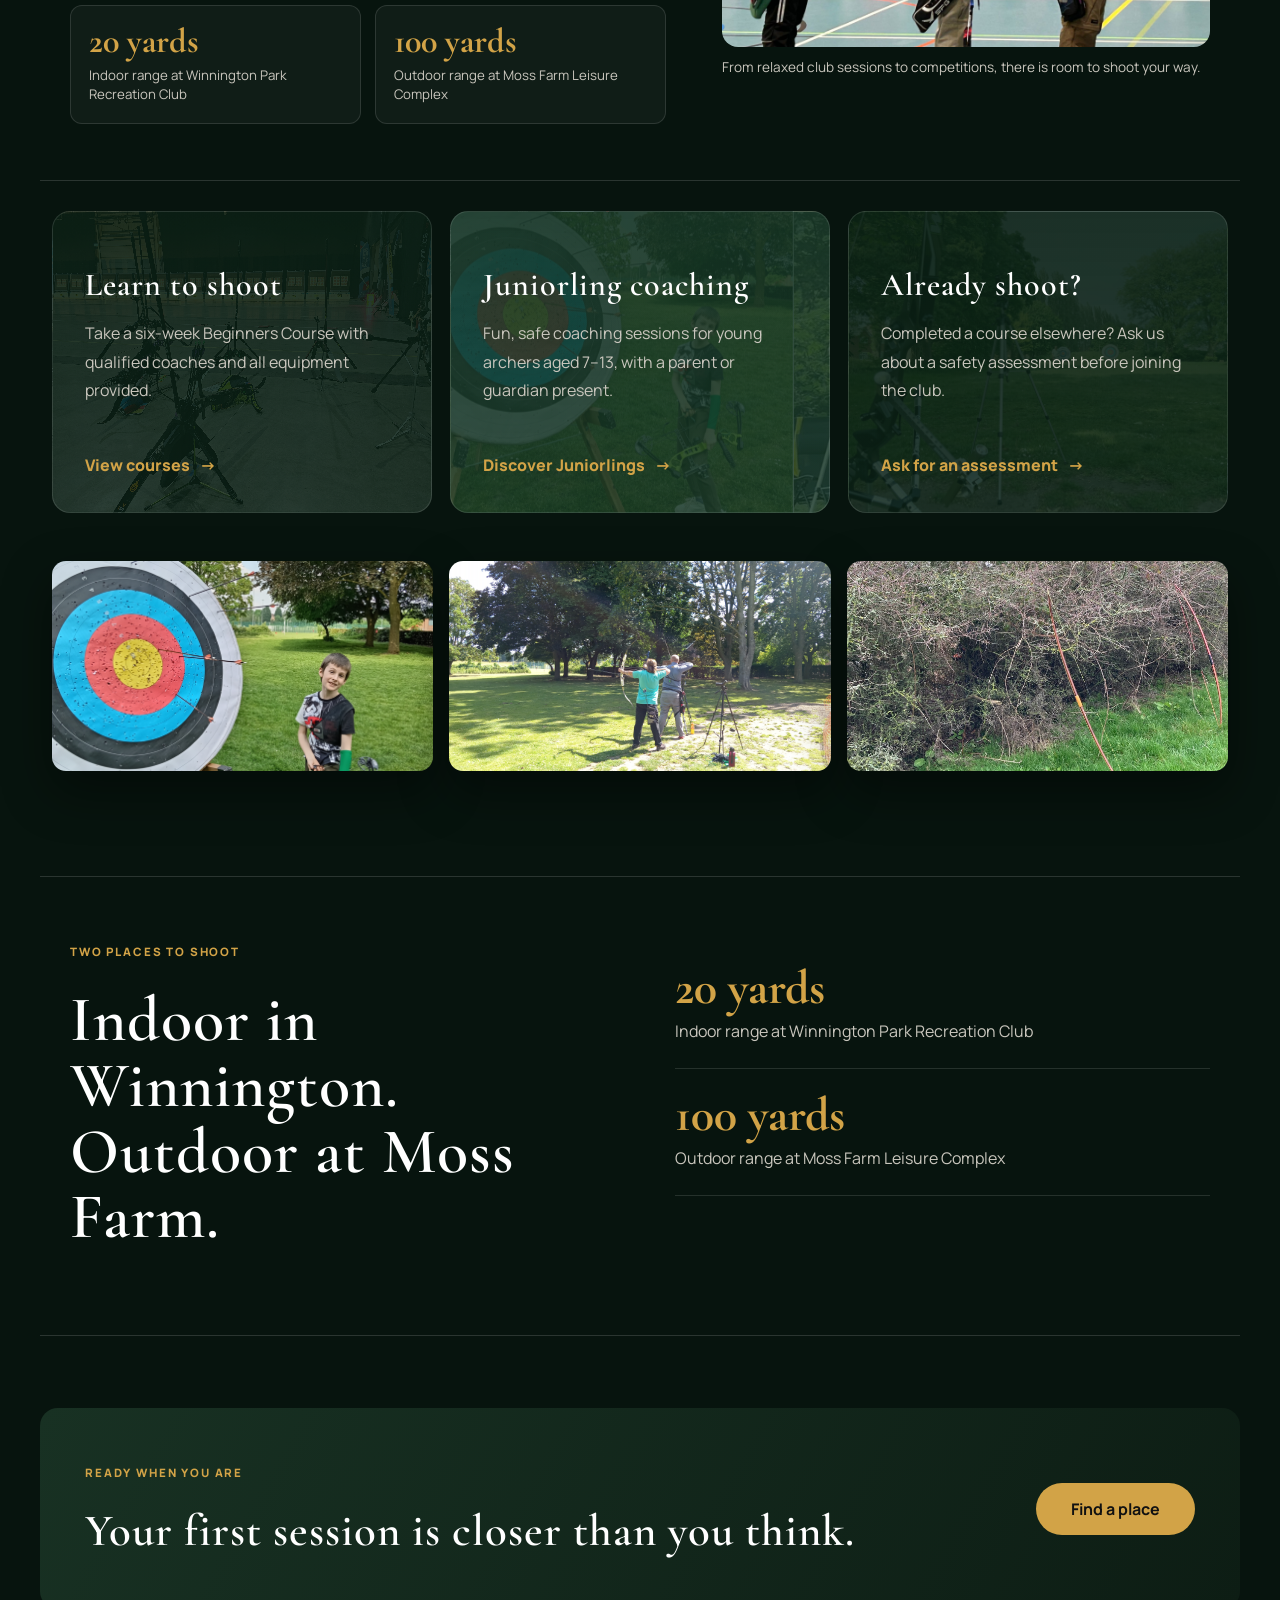
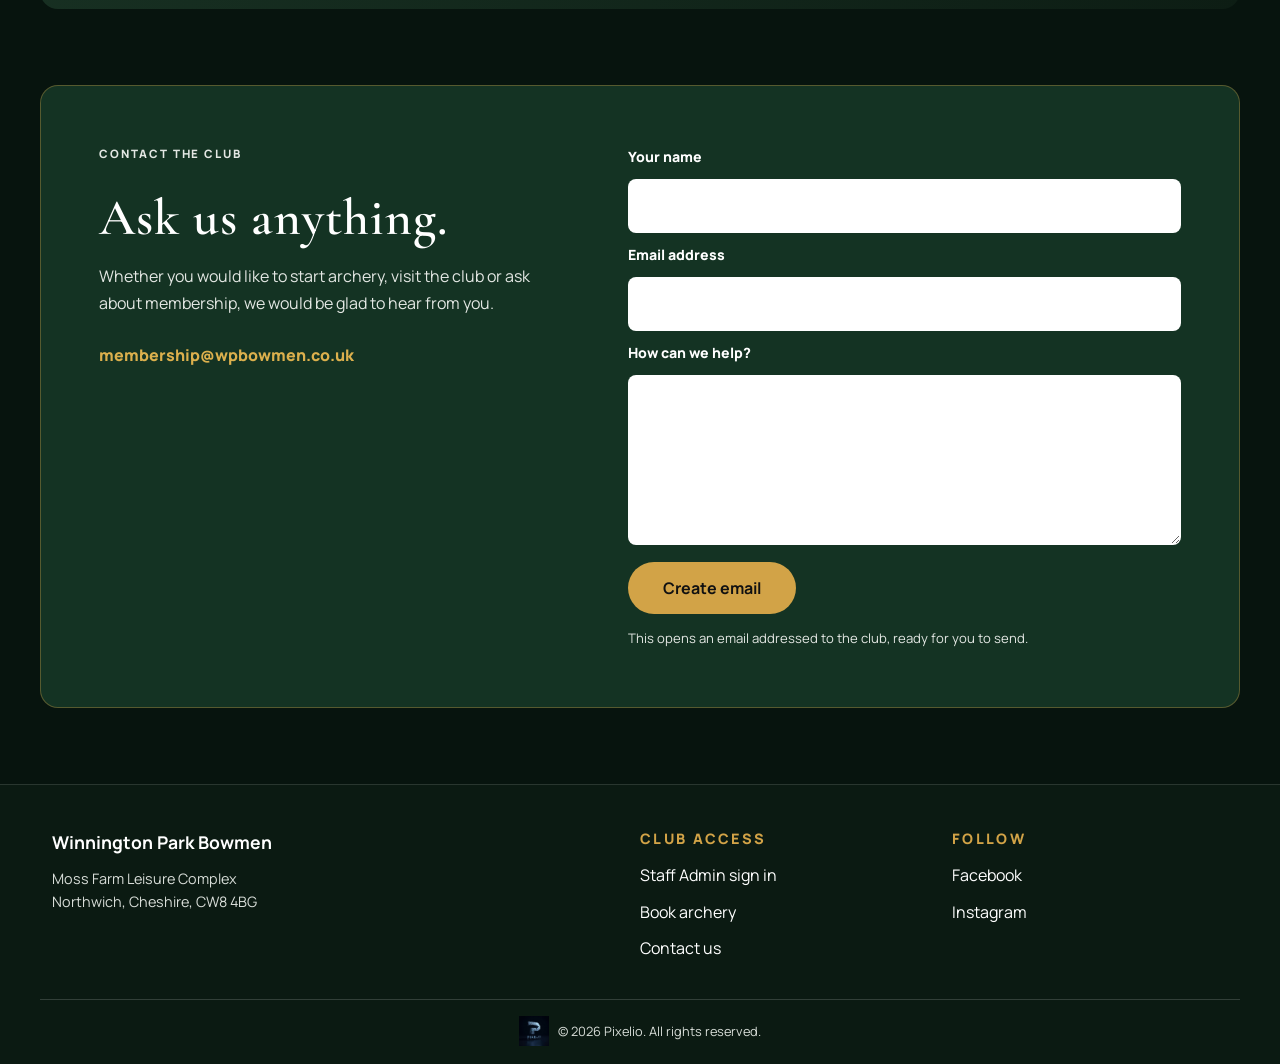
==== commit 78a1c545: "Add live club records page" ====
--- a/index.html
+++ b/index.html
@@ -7,7 +7,7 @@
     <title>Winnington Park Bowmen | Archery in Northwich</title>
     <link href="https://cdn.jsdelivr.net/npm/bootstrap@5.3.8/dist/css/bootstrap.min.css" rel="stylesheet" integrity="sha384-sRIl4kxILFvY47J16cr9ZwB07vP4J8+LH7qKQnuqkuIAvNWLzeN8tE5YBujZqJLB" crossorigin="anonymous">
     <link rel="stylesheet" href="assets/styles.css?v=25e6a29">
-    <link rel="stylesheet" href="assets/layout-fix.css?v=4">
+    <link rel="stylesheet" href="assets/layout-fix.css?v=5">
   </head>
   <body>
     <header class="hero site-hero">
@@ -15,7 +15,7 @@
         <nav class="navbar navbar-expand-lg site-nav">
           <a class="navbar-brand" href="index.html"><img id="wpb-logo" src="assets/images/WPB LOGO 300px 2026.png" alt="Winnington Park Bowmen"></a>
           <button class="navbar-toggler" type="button" data-bs-toggle="collapse" data-bs-target="#mainNav" aria-label="Open navigation"><span class="navbar-toggler-icon"></span></button>
-          <div class="collapse navbar-collapse justify-content-end" id="mainNav"><ul class="navbar-nav"><li class="nav-item"><a class="nav-link active" href="index.html">Home</a></li><li class="nav-item"><a class="nav-link" href="join.html">Learn</a></li><li class="nav-item"><a class="nav-link" href="juniors.html">Juniors</a></li><li class="nav-item"><a class="nav-link" href="book.html">Book</a></li><li class="nav-item"><a class="nav-link" href="#contact-us">Contact</a></li></ul></div>
+          <div class="collapse navbar-collapse justify-content-end" id="mainNav"><ul class="navbar-nav"><li class="nav-item"><a class="nav-link active" href="index.html">Home</a></li><li class="nav-item"><a class="nav-link" href="join.html">Learn</a></li><li class="nav-item"><a class="nav-link" href="juniors.html">Juniors</a></li><li class="nav-item"><a class="nav-link" href="book.html">Book</a></li><li class="nav-item"><a class="nav-link" href="records.html">Records</a></li><li class="nav-item"><a class="nav-link" href="#contact-us">Contact</a></li></ul></div>
         </nav>
         <div class="hero-content hero-content-left">
           <p class="eyebrow-site">NORTHWICH · CHESHIRE · EST. 1957</p>
--- a/assets/layout-fix.css
+++ b/assets/layout-fix.css
@@ -6,6 +6,15 @@
 .site-nav #wpb-logo { width: 76px; margin: 0; border-radius: 12px; }
 .site-nav .navbar-nav { gap: 8px; }
 .site-nav .nav-link { padding: .6rem .95rem; font-size: 1.08rem; font-weight: 700; }
+.site-nav .navbar-toggler {
+  padding: .55rem .65rem;
+  border: 2px solid #fff;
+  border-radius: 9px;
+  background: rgba(0, 0, 0, .28);
+  box-shadow: 0 0 0 3px rgba(210, 163, 71, .22);
+}
+.site-nav .navbar-toggler:focus { box-shadow: 0 0 0 4px rgba(210, 163, 71, .55); }
+.site-nav .navbar-toggler-icon { filter: brightness(0) invert(1); }
 
 .club-story {
   display: grid;
@@ -169,10 +178,29 @@
 .contact-form .learn-btn { justify-self: start; margin-top: 8px; }
 .contact-form-note { margin: 4px 0 0; color: #cbd5ce; font-size: .82rem; }
 
+.records-intro { padding: 86px 30px 34px; }
+.records-intro .split-heading { align-items: end; }
+.records-intro p { max-width: 640px; }
+.records-panel { margin-top: 24px; padding: clamp(22px, 4vw, 42px); border-radius: 18px; background: #143323; }
+.records-controls { display: grid; grid-template-columns: minmax(220px, 1.5fr) repeat(3, minmax(150px, 1fr)); gap: 14px; margin-bottom: 20px; }
+.records-controls label { display: grid; gap: 6px; color: #e6ebe6; font-size: .8rem; font-weight: 800; }
+.records-controls input, .records-controls select { width: 100%; min-height: 46px; border: 1px solid rgba(255,255,255,.3); border-radius: 8px; padding: 10px 12px; color: #102219; background: #fff; }
+.records-meta { display: flex; justify-content: space-between; gap: 16px; margin: 0 0 18px; color: #dce6df; font-size: .88rem; }
+.records-table-wrap { overflow-x: auto; border: 1px solid rgba(255,255,255,.18); border-radius: 10px; background: #fff; }
+.records-table { width: 100%; min-width: 780px; border-collapse: collapse; color: #17271f; font-size: .9rem; }
+.records-table th { padding: 13px 14px; text-align: left; color: #fff; background: #0b1a12; font-size: .74rem; letter-spacing: .08em; text-transform: uppercase; }
+.records-table td { padding: 13px 14px; border-bottom: 1px solid #e4e9e5; vertical-align: top; }
+.records-table tr:last-child td { border-bottom: 0; }
+.records-table tbody tr:hover { background: #f5f8f5; }
+.records-score { color: #875c0c; font-size: 1rem; font-weight: 900; }
+.records-empty { margin: 0; padding: 30px; color: #dce6df; text-align: center; }
+.records-error { color: #ffe0d9; }
+
 @media (max-width: 900px) {
   .club-story { grid-template-columns: 1fr; gap: 28px; margin-top: 52px; padding: 42px 24px; }
   .club-story-image img { height: 260px; }
   .contact-panel { grid-template-columns: 1fr; }
+  .records-controls { grid-template-columns: repeat(2, minmax(0, 1fr)); }
   .club-gallery, .junior-gallery { grid-template-columns: 1fr !important; width: calc(100% - 32px); }
   .club-gallery img, .junior-gallery img { height: 220px !important; }
   .fees-grid { grid-template-columns: repeat(2, minmax(0, 1fr)) !important; }
@@ -186,4 +214,8 @@
   .site-nav { min-height: 72px; padding: 8px 14px; }
   .site-nav #wpb-logo { width: 56px; }
   .site-nav .nav-link { font-size: 1rem; }
-}
+  .site-nav .navbar-toggler { padding: .5rem .6rem; }
+  .records-intro { padding: 56px 24px 22px; }
+  .records-controls { grid-template-columns: 1fr; }
+  .records-meta { align-items: flex-start; flex-direction: column; }
+}
